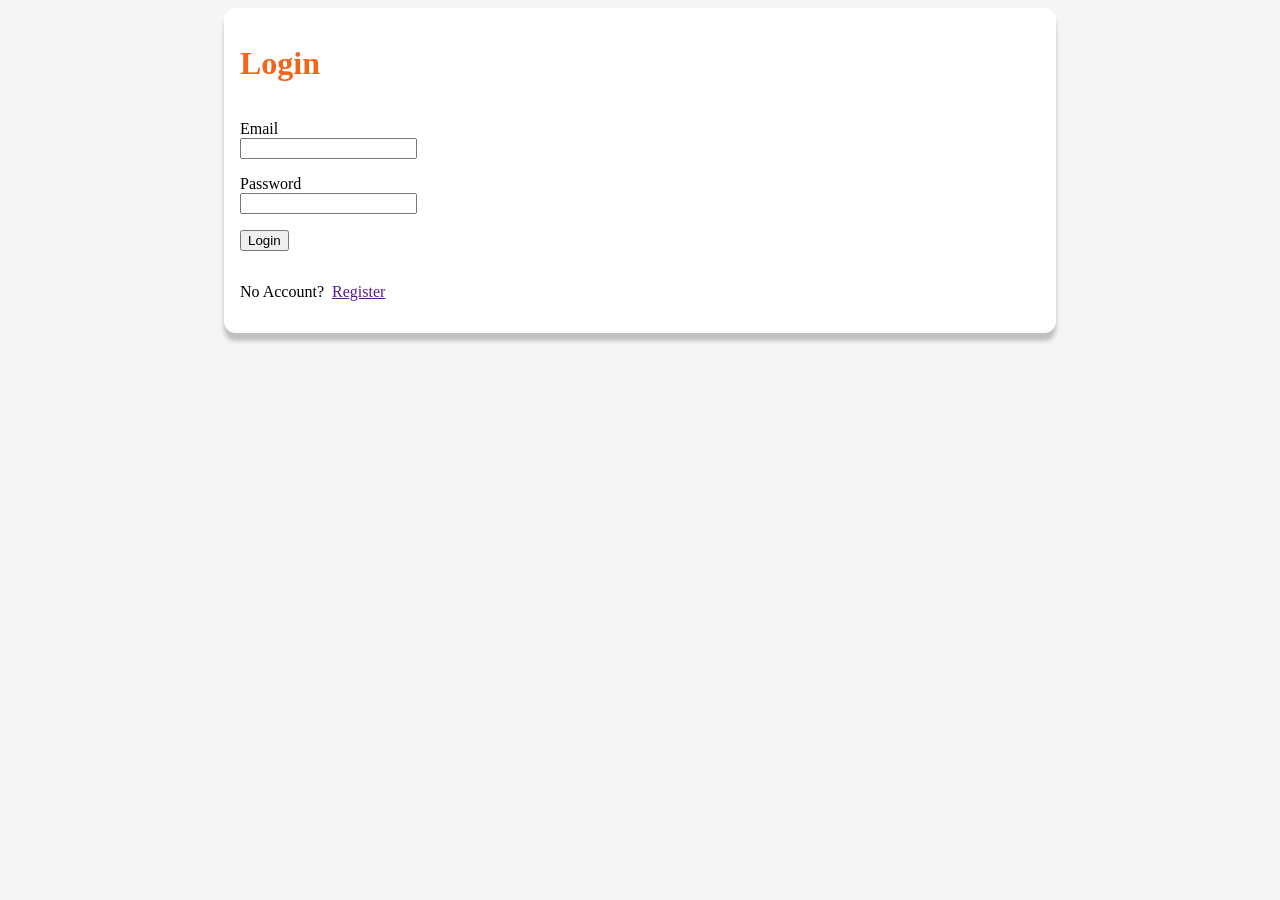
==== pages/login.html @ 46b3181d "+ css style and login html" ====
<!DOCTYPE html>
<html lang="en">

<head>
    <meta charset="UTF-8">
    <meta name="viewport" content="width=device-width, initial-scale=1.0">
    <title>index</title>
    <link href="../css/main.css" rel="stylesheet" />

    <style>


    </style>


</head>

<body>

    <div class=" main-container">


        <div class="card content-container gap-16">

            <div class="head-container">
                <h1 class="primary">Login</h1>
            </div>

            <div class="input-group">
                <label for="inputEmail">Email</label>
                <input id="inputEmail" type="email">
            </div>

            <div class="input-group">
                <label for="inputPassword">Password</label>
                <input id="inputPassword" type="password">
            </div>

            <div class="input-group">
                <button id="btnLogin"> Login </button>
            </div>

            <div class="link-group">
                <p>No Account?</p>
                <a href="">Register</a>
            </div>

        </div>


    </div>


    <script src="../js/login.js" type="module"></script>
    
</body>

</html>
---- css/main.css ----
:root {

    --bg-color: #f5f5f5;
    --primary-color: #2F4858;
    --secondary-color: #33658a;
    --accent-color: #86BBD8;
    --accent2-color: #F6AE2D;
    --accent3-color: #F26419;

    --card-bg: #FFF;


    --border-radius: 12px;
    --box-shadow: 0 8px 4px 0 silver;

    --space-small: 8px;
    --space-medium: 16px;
    --space-big: 32px;

}

body {
    background-color: var(--bg-color);
}

.primary {
    color: var(--accent3-color)
}

.flex {
    display: flex;
}

.row {
    flex-direction: row;
}

.column {
    flex-direction: column;
}

.justify-center {
    justify-content: center;
}

.align-center {
    align-items: center;
}

.gap-8 {
    gap: 8px;
}

.gap-16 {
    gap: 16px;
}

.card {
    padding: var(--space-medium);
    border-radius: var(--border-radius);
    background-color: var(--card-bg);
    box-shadow: var(--box-shadow);
}



.main-container {
    display: flex;
    flex-flow: column;
    justify-content: center;
    align-items: center;
}

.head-container {
    display: flex;
    flex-flow: column;
    justify-content: center;
    align-items: center;
}


.content-container {
    width: 800px;
    display: flex;
    flex-flow: column;
    justify-content: center;
    align-items: start;
}



.input-group {
    display: flex;
    flex-flow: column;
    justify-content: center;
    align-items: start;
}

.link-group {
    display: flex;
    flex-flow: row;
    justify-content: center;
    align-items: center;
    gap: 8px;
}
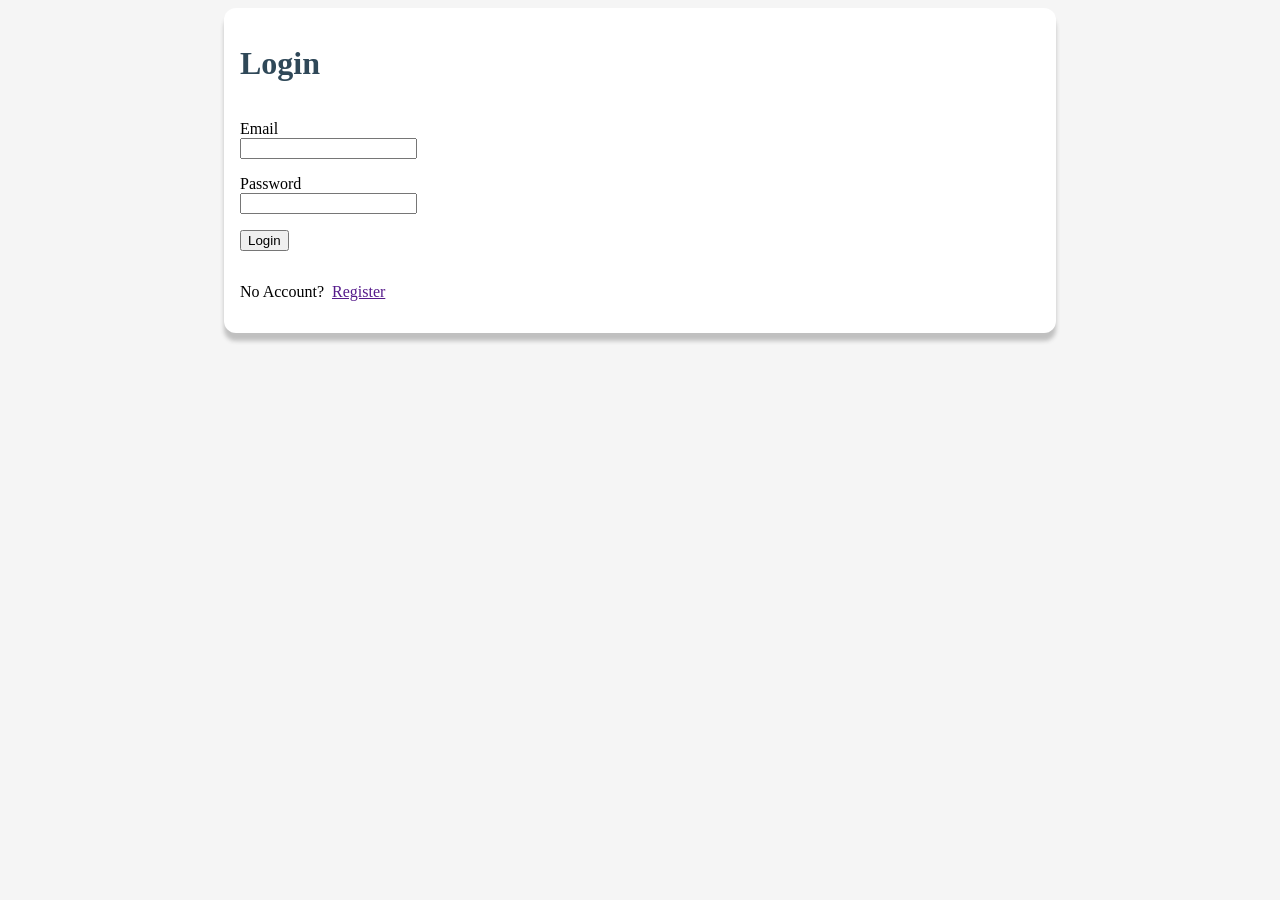
==== commit 11ae6b33: "+ refined" ====
--- a/pages/login.html
+++ b/pages/login.html
@@ -6,12 +6,6 @@
     <meta name="viewport" content="width=device-width, initial-scale=1.0">
     <title>index</title>
     <link href="../css/main.css" rel="stylesheet" />
-
-    <style>
-
-
-    </style>
-
 
 </head>
 
--- a/css/main.css
+++ b/css/main.css
@@ -23,8 +23,37 @@
     background-color: var(--bg-color);
 }
 
+.w-100{
+    width: 100%;
+}
+
 .primary {
-    color: var(--accent3-color)
+    color: var(--primary-color)
+}
+
+.bg-accent2{
+    background-color: var(--accent2-color);
+}
+
+.accent {
+    color: var(--accent-color)
+}
+.accent2 {
+    color: var(--accent2-color)
+}
+
+.accent3 {
+    color: var(--accent3-color);
+}
+
+.text-desc{
+    color: #777;
+    font-size: small;
+}
+
+.icon-24{
+    width: 24px;
+    height: 24px;
 }
 
 .flex {
@@ -41,6 +70,14 @@
 
 .justify-center {
     justify-content: center;
+}
+
+.justify-between{
+    justify-content: space-around;
+}
+
+.justify-end{
+    justify-content: end;
 }
 
 .align-center {
@@ -102,4 +139,125 @@
     justify-content: center;
     align-items: center;
     gap: 8px;
+}
+
+
+
+/* INDEX PAGE */
+.main-tasks-container {
+    width: 100%;
+    display: flex;
+    flex-flow: row;
+    overflow-y: auto;
+    gap: 8px;
+    padding: 50px 4px;
+}
+
+.tasks-container {
+    width: 100%;
+    min-width: 300px;
+    min-height: 200px;
+    display: flex;
+    flex-flow: column;
+    gap: 8px;
+}
+
+.tasks-container:nth-child(1){
+    background-color: #2F485822;
+    border: 1px solid var(--primary-color);
+}
+
+.tasks-container:nth-child(2){
+    background-color: #33658a11;
+    border: 1px solid var(--secondary-color);
+}
+
+.tasks-container:nth-child(3){
+    border: 1px solid var(--accent-color);
+}
+
+.tasks-container:nth-child(4){
+    border: 1px solid var(--accent2-color);
+}
+
+.tasks-container:nth-child(5){
+    border: 1px solid var(--accent3-color);
+}
+
+.btn{
+    padding: 4px 8px;
+    border-radius: var(--border-radius);
+}
+
+.btn:hover{
+    scale: 1.09;
+    box-shadow: 0 2px 4px 0 silver;
+}
+
+.btn-transparent{
+    outline: none;
+    border: none;
+    background: none;
+}
+
+
+/* NAV BAR */
+/* Add a black background color to the top navigation */
+
+.topnav {
+    overflow: hidden;
+    background-color: #333;
+}
+
+.topnav a {
+    float: left;
+    display: block;
+    color: #f2f2f2;
+    text-align: center;
+    padding: 14px 16px;
+    text-decoration: none;
+    font-size: 17px;
+}
+
+.topnav a:hover {
+    background-color: #ddd;
+    color: black;
+}
+
+.topnav a.active {
+    background-color: #04AA6D;
+    color: white;
+}
+
+.topnav .icon {
+    display: none;
+}
+
+@media screen and (max-width: 600px) {
+    .topnav a:not(:first-child) {
+        display: none;
+    }
+
+    .topnav a.icon {
+        float: right;
+        display: block;
+    }
+}
+
+@media screen and (max-width: 600px) {
+    .topnav.responsive {
+        position: relative;
+    }
+
+    .topnav.responsive .icon {
+        position: absolute;
+        right: 0;
+        top: 0;
+    }
+
+    .topnav.responsive a {
+        float: none;
+        display: block;
+        text-align: left;
+    }
 }
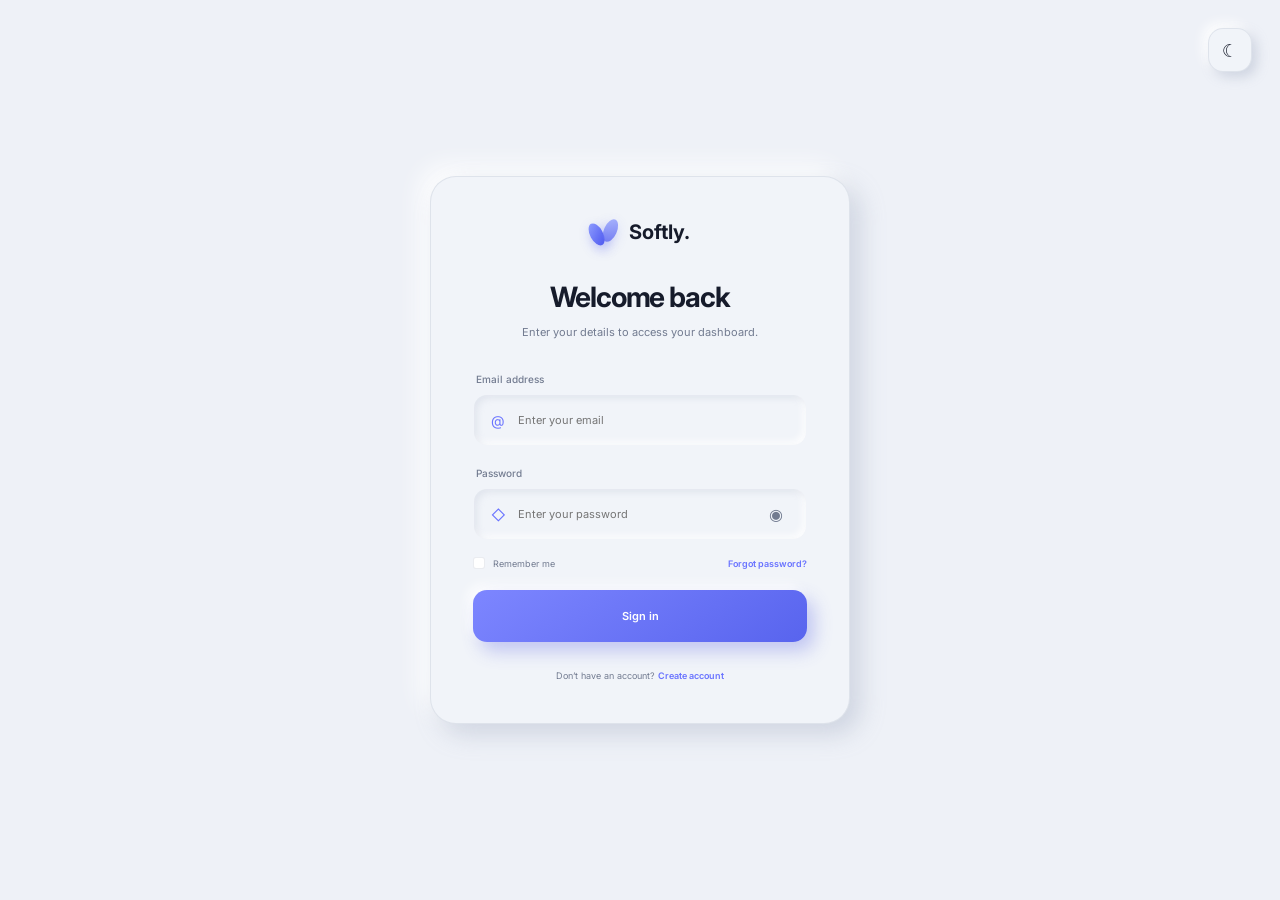
==== commit bb154f1e: "+changes to all pages" ====
--- a/pages/login.html
+++ b/pages/login.html
@@ -4,49 +4,101 @@
 <head>
     <meta charset="UTF-8">
     <meta name="viewport" content="width=device-width, initial-scale=1.0">
-    <title>index</title>
-    <link href="../css/main.css" rel="stylesheet" />
+    <title>Login In — Softly.</title>
 
+    <!-- Inter font -->
+    <link rel="preconnect" href="https://fonts.googleapis.com">
+    <link rel="preconnect" href="https://fonts.gstatic.com" crossorigin>
+
+    <link href="https://fonts.googleapis.com/css2?family=Inter:wght@400;500;600;700&display=swap" rel="stylesheet">
+
+    <!-- The same stylesheet used by the dashboard -->
+    <link rel="stylesheet" href="../css/main.css">
 </head>
 
-<body>
+<body class="simple-form-page">
+    <!-- Theme switcher -->
+    <button class="icon-button form-theme-button" id="themeToggle" type="button" aria-label="Switch to dark theme">
+        ☾
+    </button>
 
-    <div class=" main-container">
+    <main class="simple-form-container">
+        <section class="simple-form-card">
 
+            <!-- Logo -->
+            <a class="logo" href="#" aria-label="Softly home">
+                <span class="brand-mark">
+                    <i></i>
+                    <i></i>
+                </span>
 
-        <div class="card content-container gap-16">
+                <strong>Softly.</strong>
+            </a>
 
-            <div class="head-container">
-                <h1 class="primary">Login</h1>
-            </div>
+            <!-- Heading -->
+            <header class="simple-form-header">
+                <h1>Welcome back</h1>
 
-            <div class="input-group">
-                <label for="inputEmail">Email</label>
-                <input id="inputEmail" type="email">
-            </div>
+                <p>Enter your details to access your dashboard.</p>
+            </header>
 
-            <div class="input-group">
-                <label for="inputPassword">Password</label>
-                <input id="inputPassword" type="password">
-            </div>
+            <!-- Login form -->
+            <form class="simple-login-form" id="loginForm">
+                <!-- Email field -->
+                <div class="simple-field">
+                    <label for="loginEmail">Email address</label>
 
-            <div class="input-group">
-                <button id="btnLogin"> Login </button>
-            </div>
+                    <div class="simple-form-input">
+                        <span class="field-icon">@</span>
+                        <input type="email" id="loginEmail" name="loginEmail" placeholder="Enter your email"
+                            autocomplete="email" required>
+                    </div>
+                </div>
 
-            <div class="link-group">
-                <p>No Account?</p>
-                <a href="">Register</a>
-            </div>
+                <!-- Password field -->
+                <div class="simple-field">
+                    <label for="loginPassword">Password</label>
 
-        </div>
+                    <div class="simple-form-input">
+                        <span class="field-icon">◇</span>
+                        <input id="loginPassword" name="loginPassword" type="password" placeholder="Enter your password"
+                            autocomplete="current-password" minlength="6" required>
 
+                        <button class="show-password-button" id="showPasswordButton" type="button"
+                            aria-label="Show password">
+                            ◉
+                        </button>
+                    </div>
+                </div>
 
-    </div>
+                <!-- Options -->
+                <div class="simple-form-options">
 
+                    <label class="remember-option">
+                        <input type="checkbox" name="remember">
+                        <span>Remember me</span>
+                    </label>
 
-    <script src="../js/login.js" type="module"></script>
-    
+                    <a href="#">Forgot password?</a>
+                </div>
+
+                <!-- Form button -->
+                <button class="btn simple-form-submit" type="submit">
+                    Sign in
+                </button>
+            </form>
+
+            <!-- Registration -->
+            <p class="simple-create-account">
+                Don’t have an account?
+                <a href="register.html">Create account</a>
+            </p>
+
+        </section>
+    </main>
+
+    <script src="../js/script.js"></script>
+    <script src="../js/login.js"></script>
 </body>
 
 </html>
--- a/css/main.css
+++ b/css/main.css
@@ -1,263 +1,1264 @@
 :root {
-
-    --bg-color: #f5f5f5;
-    --primary-color: #2F4858;
-    --secondary-color: #33658a;
-    --accent-color: #86BBD8;
-    --accent2-color: #F6AE2D;
-    --accent3-color: #F26419;
-
-    --card-bg: #FFF;
-
-
-    --border-radius: 12px;
-    --box-shadow: 0 8px 4px 0 silver;
-
-    --space-small: 8px;
-    --space-medium: 16px;
-    --space-big: 32px;
-
+    color-scheme: light;
+    --page: #eef1f7;
+    --surface: #f1f4f9;
+    --surface-strong: #f7f9fc;
+    --text: #161b2b;
+    --muted: #727b90;
+    --line: rgba(124, 137, 163, .16);
+    --primary: #6973ff;
+    --primary-soft: #e7e9ff;
+    --success: #19b979;
+    --danger: #fb6573;
+    --shadow-dark: rgba(155, 166, 188, .38);
+    --shadow-light: rgba(255, 255, 255, .95);
+    --raised:
+        10px 10px 24px var(--shadow-dark),
+        -10px -10px 24px var(--shadow-light);
+    --raised-small:
+        5px 5px 12px var(--shadow-dark),
+        -5px -5px 12px var(--shadow-light);
+    --inset:
+        inset 3px 3px 7px rgba(163, 174, 194, .22),
+        inset -3px -3px 7px rgba(255, 255, 255, .9);
+
+    --btn-gradient-1: #7d86ff;
+    --btn-gradient-2: #5864ee;
+}
+
+:root[data-theme="dark"] {
+    color-scheme: dark;
+    --page: #121a26;
+    --surface: #172231;
+    --surface-strong: #1b2737;
+    --text: #f5f7fb;
+    --muted: #aab4c5;
+    --line: rgba(210, 221, 239, .10);
+    --primary: #7b82ff;
+    --primary-soft: #28305e;
+    --shadow-dark: rgba(5, 10, 17, .72);
+    --shadow-light: rgba(49, 64, 82, .48);
+    --raised:
+        10px 10px 24px var(--shadow-dark),
+        -8px -8px 20px var(--shadow-light);
+    --raised-small:
+        5px 5px 12px var(--shadow-dark),
+        -4px -4px 10px var(--shadow-light);
+    --inset:
+        inset 3px 3px 7px rgba(4, 9, 15, .55),
+        inset -3px -3px 7px rgba(51, 67, 87, .30);
+
+    --btn-gradient-1: #7d86ff;
+    --btn-gradient-2: #5864ee;
+}
+
+* {
+    box-sizing: border-box;
+    margin: 0;
+    padding: 0;
+}
+
+html {
+    min-width: 320px;
+    background: var(--page);
 }
 
 body {
-    background-color: var(--bg-color);
-}
-
-.w-100{
+    min-height: 100vh;
+    font-family: Inter, system-ui, sans-serif;
+    color: var(--text);
+    background: var(--page);
+    transition: background .25s, color .25s;
+}
+
+button,
+input {
+    font: inherit;
+}
+
+button,
+a {
+    -webkit-tap-highlight-color: transparent;
+}
+
+a {
+    color: inherit;
+    text-decoration: none;
+}
+
+/* ==================================================
+   SIMPLE CENTERED LOGIN PAGE
+================================================== */
+
+.simple-form-page {
+    min-height: 100vh;
+    margin: 0;
+    color: var(--text);
+    background: var(--page);
+}
+
+/* Centers the login card horizontally and vertically */
+
+.simple-form-container {
+    min-height: 100vh;
+    display: grid;
+    place-items: center;
+    padding: 80px 20px;
+}
+
+/* Login card */
+
+.simple-form-card {
+    width: min(100%, 420px);
+    padding: 42px;
+    border: 1px solid var(--line);
+    border-radius: 26px;
+    background: var(--surface);
+    box-shadow: var(--raised);
+}
+
+/* BUTTONS */
+
+.btn {
+    min-height: 52px;
+    border: 0;
+    border-radius: 14px;
+    color: #ffffff;
+    background: linear-gradient(145deg, var(--btn-gradient-1), var(--btn-gradient-2));
+    box-shadow: 7px 9px 18px rgba(78, 89, 226, 0.3), -5px -5px 12px var(--shadow-light);
+    cursor: pointer;
+    font-size: 11px;
+    font-weight: 600;
+    transition: transform 0.18s ease, box-shadow 0.18s ease;
+}
+
+.btn:hover {
+    transform: translateY(-2px);
+}
+
+.icon-button,
+.avatar-button,
+.select-button {
+    border: 1px solid var(--line);
+    color: var(--text);
+    background: var(--surface);
+    box-shadow: var(--raised-small);
+    cursor: pointer;
+}
+
+.select-button {
+    padding: 9px 13px;
+    border-radius: 12px;
+    color: var(--muted);
+    font-size: 10px;
+}
+
+.icon-button {
+    position: relative;
+    flex: 0 0 44px;
+    width: 44px;
+    height: 44px;
+    border-radius: 15px;
+    font-size: 18px;
+    transition: transform .15s;
+}
+
+.icon-button:active,
+.select-button:active {
+    transform: scale(.96);
+    box-shadow: var(--inset);
+}
+
+.avatar-button {
+    width: 48px;
+    height: 48px;
+    padding: 5px;
+    border-radius: 16px;
+}
+
+.avatar-button img {
     width: 100%;
-}
-
-.primary {
-    color: var(--primary-color)
-}
-
-.bg-accent2{
-    background-color: var(--accent2-color);
-}
-
-.accent {
-    color: var(--accent-color)
-}
-.accent2 {
-    color: var(--accent2-color)
-}
-
-.accent3 {
-    color: var(--accent3-color);
-}
-
-.text-desc{
-    color: #777;
-    font-size: small;
-}
-
-.icon-24{
-    width: 24px;
+    height: 100%;
+    object-fit: cover;
+    border-radius: 12px;
+}
+
+/* Theme button */
+
+.form-theme-button {
+    position: fixed;
+    top: 28px;
+    right: 28px;
+    z-index: 10;
+}
+
+.task-mobile-menu {
+    display: none;
+}
+
+/* Brand */
+.logo {
+    display: flex;
+    align-items: center;
+    justify-content: center;
+    gap: 12px;
+    width: max-content;
+    margin: 0 auto 34px;
+    color: var(--text);
+    font-size: 20px;
+}
+
+.brand-mark {
+    position: relative;
+    width: 27px;
+    height: 27px;
+    transform: rotate(-28deg);
+}
+
+.brand-mark i {
+    display: block;
+    position: absolute;
+    width: 13px;
     height: 24px;
-}
-
-.flex {
-    display: flex;
-}
-
-.row {
-    flex-direction: row;
-}
-
-.column {
+    border-radius: 50%;
+    background: linear-gradient(145deg, #91a0ff, #4c56ef);
+    box-shadow: 0 5px 12px rgba(86, 98, 244, 0.35);
+}
+
+.brand-mark i:last-child {
+    right: 0;
+    bottom: 0;
+    transform: rotate(52deg);
+    opacity: .75;
+}
+
+/* Header */
+.simple-form-header {
+    margin-bottom: 32px;
+    text-align: center;
+}
+
+.simple-form-header h1 {
+    margin: 0 0 10px;
+    font-size: 28px;
+    letter-spacing: -0.04em;
+}
+
+.simple-form-header p {
+    margin: 0;
+    color: var(--muted);
+    font-size: 11px;
+    line-height: 1.6;
+}
+
+/* form form */
+.simple-login-form,
+.simple-register-form {
+    display: grid;
+    gap: 21px;
+}
+
+.simple-field>label {
+    display: block;
+    margin: 0 0 9px 3px;
+    color: var(--muted);
+    font-size: 10px;
+    font-weight: 500;
+}
+
+.simple-form-input {
+    display: flex;
+    align-items: center;
+    gap: 11px;
+    min-height: 52px;
+    padding: 0 15px;
+    border: 1px solid transparent;
+    border-radius: 14px;
+    color: var(--muted);
+    background: var(--surface);
+    box-shadow: var(--inset);
+    transition: border-color 0.2s ease, box-shadow 0.2s ease;
+}
+
+.simple-form-input:focus-within {
+    border-color: rgba(105, 115, 255, 0.4);
+    box-shadow: var(--inset), 0 0 0 4px rgba(105, 115, 255, 0.08);
+}
+
+.field-icon {
+    flex: 0 0 18px;
+    width: 18px;
+    color: var(--primary);
+    text-align: center;
+    font-size: 14px;
+}
+
+.simple-form-input input {
+    min-width: 0;
+    width: 100%;
+    border: 0;
+    outline: 0;
+    color: var(--text);
+    background: transparent;
+    font-size: 11px;
+}
+
+.show-password-button {
+    flex: 0 0 30px;
+    width: 30px;
+    height: 30px;
+    border: 0;
+    border-radius: 9px;
+    color: var(--muted);
+    background: transparent;
+    cursor: pointer;
+}
+
+.show-password-button:hover {
+    color: var(--primary);
+    background: var(--primary-soft);
+}
+
+.simple-form-options {
+    display: flex;
+    align-items: center;
+    justify-content: space-between;
+    margin-top: -4px;
+}
+
+.remember-option {
+    display: flex;
+    align-items: center;
+    gap: 8px;
+    color: var(--muted);
+    cursor: pointer;
+    font-size: 9px;
+}
+
+.remember-option input {
+    accent-color: var(--primary);
+}
+
+.simple-form-options a {
+    color: var(--primary);
+    font-size: 9px;
+    font-weight: 600;
+}
+
+.simple-create-account {
+    margin: 28px 0 0;
+    color: var(--muted);
+    text-align: center;
+    font-size: 9px;
+}
+
+.simple-create-account a {
+    color: var(--primary);
+    font-weight: 600;
+}
+
+/* Focus Button States */
+.icon-button:focus-within,
+.avatar-button:focus-within,
+.show-password-button:focus-within,
+.remember-option input:focus-within,
+.simple-create-account a:focus-within,
+a:focus-within {
+    outline: 0;
+    border: 1px solid rgba(105, 115, 255, 0.4);
+    box-shadow: 0 0 0 2px rgba(105, 115, 255, 0.4);
+}
+
+.btn:focus-within {
+    outline: 1px solid rgba(105, 115, 255, 0.4);
+    outline-offset: 3px;
+}
+
+/* Custom checkbox styling */
+
+input[type="checkbox"] {
+    appearance: none;
+    -webkit-appearance: none;
+    /* Compatibility for older browsers */
+    width: 12px;
+    height: 12px;
+    border: 1px solid var(--line);
+    border-radius: 3px;
+    background: #fff;
+    cursor: pointer;
+    position: relative;
+    display: inline-block;
+}
+
+/* Checked state: Changes border and background */
+input[type="checkbox"]:checked {
+    background: var(--primary);
+    border-color: var(--primary);
+}
+
+/* Checkmark using pseudo-element */
+input[type="checkbox"]:checked::before {
+    content: "✔";
+    position: absolute;
+    top: 50%;
+    left: 50%;
+    transform: translate(-50%, -50%);
+    color: #fff;
+    font-size: 8px;
+}
+
+/* ==================================================
+   SIDEBAR STYLES
+================================================== */
+
+.sidebar .logo {
+    padding: 0 14px 25px;
+    margin: 0;
+}
+
+.sidebar,
+.dashboard {
+    background: var(--surface);
+    box-shadow: var(--raised);
+    border: 1px solid var(--line);
+}
+
+.sidebar {
+    position: sticky;
+    top: 28px;
+    height: calc(100vh - 56px);
+    border-radius: 26px;
+    padding: 28px 18px 18px;
+    display: flex;
     flex-direction: column;
-}
-
-.justify-center {
+    z-index: 10;
+    overflow: visible;
+    transition:
+        width .3s ease,
+        padding .3s ease,
+        transform .25s ease;
+}
+
+.sidebar-collapse-button {
+    position: absolute;
+    top: 31px;
+    right: -16px;
+    z-index: 30;
+    width: 32px;
+    height: 32px;
+    display: grid;
+    place-items: center;
+    padding: 0;
+    border: 1px solid var(--line);
+    border-radius: 50%;
+    color: var(--primary);
+    background: var(--surface);
+    box-shadow: var(--raised-small);
+    cursor: pointer;
+}
+
+.sidebar-collapse-button span {
+    margin-top: -2px;
+    font-size: 23px;
+    line-height: 1;
+}
+
+.primary-nav,
+.secondary-nav {
+    display: grid;
+    gap: 7px;
+}
+
+.nav-link {
+    position: relative;
+    display: flex;
+    align-items: center;
+    gap: 14px;
+    min-height: 46px;
+    padding: 0 14px;
+    border-radius: 13px;
+    color: var(--muted);
+    font-size: 13px;
+    transition: .2s ease;
+}
+
+.nav-link:hover {
+    color: var(--primary);
+    transform: translateX(2px);
+}
+
+.nav-link.active {
+    color: var(--primary);
+    background: var(--surface);
+    box-shadow: var(--raised-small);
+}
+
+.nav-link>span {
+    width: 18px;
+    text-align: center;
+    font-size: 16px;
+}
+
+.count {
+    margin-left: auto;
+    min-width: 24px;
+    height: 24px;
+    display: grid;
+    place-items: center;
+    border-radius: 50%;
+    background: var(--primary-soft);
+    color: var(--primary);
+    font-size: 11px;
+}
+
+.upgrade-card {
+    margin-top: auto;
+    display: flex;
+    align-items: center;
+    gap: 12px;
+    padding: 15px;
+    border-radius: 16px;
+    color: var(--primary);
+    box-shadow: var(--raised-small);
+}
+
+.upgrade-icon {
+    width: 34px;
+    height: 34px;
+    display: grid;
+    place-items: center;
+    border-radius: 12px;
+    background: var(--primary-soft);
+}
+
+.upgrade-card strong {
+    font-size: 12px;
+}
+
+.upgrade-card small {
+    display: block;
+    margin-top: 4px;
+    color: var(--muted);
+    font-size: 10px;
+}
+
+/* ==================================================
+   MAIN TASKS LAYOUT
+================================================== */
+.tasks-summary {
+    display: flex;
+    align-items: center;
+    justify-content: space-between;
+    gap: 20px;
+    margin-top: 32px;
+    padding: 17px 19px;
+    border: 1px solid var(--line);
+    border-radius: 18px;
+    background: var(--surface);
+    box-shadow: var(--raised-small);
+}
+
+.tasks-summary>div {
+    display: flex;
+    align-items: center;
+    gap: 13px;
+}
+
+.summary-icon {
+    width: 40px;
+    height: 40px;
+    display: grid;
+    place-items: center;
+    border-radius: 13px;
+    color: var(--primary);
+    background: var(--primary-soft);
+    box-shadow: var(--raised-small);
+}
+
+.tasks-summary p {
+    display: grid;
+    gap: 5px;
+    margin: 0;
+}
+
+.tasks-summary small {
+    color: var(--muted);
+    font-size: 9px;
+}
+
+.tasks-summary strong {
+    font-size: 17px;
+}
+
+/* Buttons */
+button,
+input {
+    font: inherit;
+}
+
+button,
+a {
+    -webkit-tap-highlight-color: transparent;
+}
+
+.board-create-button {
+    min-height: 42px;
+    display: flex;
+    align-items: center;
     justify-content: center;
-}
-
-.justify-between{
-    justify-content: space-around;
-}
-
-.justify-end{
-    justify-content: end;
-}
-
-.align-center {
-    align-items: center;
-}
-
-.gap-8 {
+    gap: 9px;
+    padding: 0 17px;
+    border: 0;
+    border-radius: 13px;
+    color: #ffffff;
+    background: linear-gradient(145deg, #7b85ff, #5965ef);
+    box-shadow: 5px 7px 14px rgba(92, 103, 239, 0.3), -4px -4px 10px var(--shadow-light);
+    cursor: pointer;
+    font-size: 10px;
+    font-weight: 600;
+    transition: transform 0.18s ease, box-shadow 0.18s ease;
+}
+
+.column-add-button {
+    width: 35px;
+    height: 35px;
+    border: 0;
+    border-radius: 11px;
+    color: var(--column-accent);
+    background: var(--surface);
+    box-shadow: var(--raised-small);
+    cursor: pointer;
+    font-size: 16px;
+    transition: transform 0.18s ease, box-shadow 0.18s ease;
+}
+
+/* Tasks Container */
+.task-board {
+    display: grid;
+    grid-template-columns: repeat(5, minmax(220px, 1fr));
+    gap: 18px;
+    margin-top: 25px;
+    padding: 6px 5px 20px;
+    overflow-x: auto;
+    scrollbar-width: thin;
+    scrollbar-color: var(--primary) transparent;
+}
+
+/* Tasks Cards */
+.task-column {
+    --column-accent: var(--primary);
+    --column-soft: var(--primary-soft);
+    min-width: 220px;
+    min-height: 520px;
+    padding: 16px;
+    border: 1px solid var(--line);
+    border-top: 4px solid var(--column-accent);
+    border-radius: 20px;
+    background: linear-gradient(180deg, var(--column-soft), transparent 85px), var(--surface);
+    box-shadow: var(--raised-small);
+}
+
+.task-column-header {
+    min-height: 45px;
+    display: flex;
+    align-items: center;
+    justify-content: space-between;
+    gap: 12px;
+    margin-bottom: 17px;
+}
+
+.column-title {
+    display: flex;
+    align-items: center;
+    gap: 9px;
+}
+
+.column-indicator {
+    width: 9px;
+    height: 9px;
+    border-radius: 50%;
+    background: var(--column-accent);
+    box-shadow: 0 0 0 5px var(--column-soft);
+}
+
+.column-title h2 {
+    margin: 0;
+    font-size: 12px;
+    white-space: nowrap;
+}
+
+.task-count {
+    min-width: 23px;
+    height: 23px;
+    display: grid;
+    place-items: center;
+    border-radius: 50%;
+    color: var(--column-accent);
+    background: var(--column-soft);
+    font-size: 8px;
+}
+
+.task-list {
+    display: grid;
+    align-content: start;
+    gap: 13px;
+}
+
+.board-task {
+    width: 100%;
+    min-height: 105px;
+    display: grid;
+    grid-template-columns: 34px minmax(0, 1fr) 14px;
+    align-items: flex-start;
+    gap: 10px;
+    padding: 15px 13px;
+    border: 1px solid var(--line);
+    border-left: 3px solid var(--column-accent);
+    border-radius: 15px;
+    color: var(--text);
+    text-align: left;
+    background: var(--surface);
+    box-shadow: var(--raised-small);
+    cursor: pointer;
+    transition: transform 0.18s ease, box-shadow 0.18s ease, border-color 0.18s ease;
+}
+
+.board-task-icon {
+    width: 32px;
+    height: 32px;
+    display: grid;
+    place-items: center;
+    border-radius: 11px;
+    color: var(--column-accent);
+    background: var(--column-soft);
+    font-size: 13px;
+}
+
+.board-task-content {
+    min-width: 0;
+}
+
+.board-task-content strong,
+.board-task-content small {
+    display: block;
+}
+
+.board-task-content strong {
+    overflow: hidden;
+    font-size: 10px;
+    line-height: 1.5;
+    text-overflow: ellipsis;
+}
+
+.board-task-content strong,
+.board-task-content small {
+    display: block;
+}
+
+.board-task-content small {
+    display: -webkit-box;
+    margin-top: 8px;
+    overflow: hidden;
+    color: var(--muted);
+    font-size: 8px;
+    line-height: 1.55;
+    -webkit-box-orient: vertical;
+    /* -webkit-line-clamp: 3; */
+}
+
+.board-task-arrow {
+    align-self: center;
+    color: var(--muted);
+    font-size: 17px;
+}
+
+/* Tasks Color Codes */
+.column-log {
+    --column-accent: #8b95a7;
+    --column-soft: rgba(139, 149, 167, 0.1);
+}
+
+.column-todo {
+    --column-accent: #6973ff;
+    --column-soft: rgba(105, 115, 255, 0.1);
+}
+
+.column-progress {
+    --column-accent: #f3a63b;
+    --column-soft: rgba(243, 166, 59, 0.11);
+}
+
+.column-review {
+    --column-accent: #b268e5;
+    --column-soft: rgba(178, 104, 229, 0.1);
+}
+
+.column-completed {
+    --column-accent: #19b979;
+    --column-soft: rgba(25, 185, 121, 0.1);
+}
+
+/* ==================================================
+   DASHBOARD LAYOUT
+================================================== */
+
+.task-dashboard-page,
+.tasks-page {
+    min-height: 100vh;
+    color: var(--text);
+    background: var(--page);
+}
+
+.task-dashboard-layout,
+.tasks-layout {
+    min-height: 100vh;
+    display: grid;
+    grid-template-columns: 245px minmax(0, 1fr);
+    gap: 28px;
+    padding: 28px;
+    transition: grid-template-columns .3s ease;
+}
+
+
+
+/* Task Dashboard Main */
+
+.dashboard-main {
+    min-width: 0;
+    min-height: calc(100vh - 56px);
+    padding: 34px;
+    border: 1px solid var(--line);
+    border-radius: 28px;
+    background: var(--surface);
+    box-shadow: var(--raised);
+}
+
+.dashboard-header {
+    display: flex;
+    align-items: flex-start;
+    justify-content: space-between;
+    gap: 30px;
+}
+
+.dashboard-title {
+    display: flex;
+    align-items: flex-start;
+    gap: 16px;
+}
+
+.dashboard-title small {
+    color: var(--muted);
+    font-size: 11px;
+}
+
+.dashboard-title h1 {
+    margin: 7px 0 8px;
+    font-size: clamp(24px, 2.1vw, 32px);
+    letter-spacing: -.04em;
+}
+
+.dashboard-title p {
+    margin: 0;
+    color: var(--muted);
+    font-size: 11px;
+}
+
+.dashboard-actions {
+    display: flex;
+    align-items: center;
+    gap: 13px;
+}
+
+.search-box {
+    width: min(270px, 22vw);
+    height: 46px;
+    display: flex;
+    align-items: center;
+    gap: 9px;
+    padding: 0 15px;
+    border-radius: 16px;
+    box-shadow: var(--inset);
+    color: var(--muted);
+}
+
+.search-box input {
+    width: 100%;
+    border: 0;
+    outline: 0;
+    color: var(--text);
+    background: transparent;
+    font-size: 11px;
+}
+
+.notification i {
+    position: absolute;
+    top: 7px;
+    right: 7px;
+    width: 8px;
+    height: 8px;
+    border: 2px solid var(--surface);
+    border-radius: 50%;
+    background: var(--danger);
+}
+
+/* Tasks Metrics Grid */
+
+.task-metrics-grid {
+    display: grid;
+    grid-template-columns: repeat(5, minmax(0, 1fr));
+    gap: 15px;
+    margin-top: 32px;
+}
+
+.task-metric {
+    --metric-color: var(--primary);
+    --metric-soft: var(--primary-soft);
+    min-width: 0;
+    min-height: 125px;
+    display: flex;
+    align-items: flex-start;
+    justify-content: space-between;
+    gap: 10px;
+    padding: 20px;
+    border: 1px solid var(--line);
+    border-top: 3px solid var(--metric-color);
+    border-radius: 19px;
+    background: linear-gradient(180deg, var(--metric-soft), transparent 70px), var(--surface);
+    box-shadow: var(--raised-small);
+}
+
+.task-metric>div {
+    min-width: 0;
+    display: grid;
+    gap: 11px;
+}
+
+.task-metric small {
+    color: var(--muted);
+    font-size: 9px;
+    white-space: nowrap;
+}
+
+.task-metric strong {
+    font-size: clamp(19px, 1.6vw, 25px);
+}
+
+.task-metric em {
+    overflow: hidden;
+    color: var(--metric-color);
+    font-size: 8px;
+    font-style: normal;
+    text-overflow: ellipsis;
+    white-space: nowrap;
+}
+
+.task-metric>span {
+    flex: 0 0 39px;
+    width: 39px;
+    height: 39px;
+    display: grid;
+    place-items: center;
+    border-radius: 13px;
+    color: var(--metric-color);
+    background: var(--metric-soft);
+    box-shadow: var(--raised-small);
+    font-size: 16px;
+}
+
+.metric-log {
+    --metric-color: #8b95a7;
+    --metric-soft: rgba(139, 149, 167, .11);
+}
+
+.metric-todo {
+    --metric-color: #6973ff;
+    --metric-soft: rgba(105, 115, 255, .11);
+}
+
+.metric-progress {
+    --metric-color: #f3a63b;
+    --metric-soft: rgba(243, 166, 59, .12);
+}
+
+.metric-review {
+    --metric-color: #b268e5;
+    --metric-soft: rgba(178, 104, 229, .11);
+}
+
+.metric-complete {
+    --metric-color: #19b979;
+    --metric-soft: rgba(25, 185, 121, .11);
+}
+
+/* Task Dashboard Content */
+.task-dashboard-content {
+    display: grid;
+    grid-template-columns: minmax(0, 1.45fr) minmax(310px, .65fr);
+    gap: 22px;
+    margin-top: 26px;
+}
+
+.panel {
+    min-width: 0;
+    padding: 24px;
+    border: 1px solid var(--line);
+    border-radius: 22px;
+    background: var(--surface);
+    box-shadow: var(--raised-small);
+}
+
+.panel-header {
+    display: flex;
+    align-items: center;
+    justify-content: space-between;
+    gap: 16px;
+}
+
+.panel-header h2 {
+    margin: 0;
+    font-size: 14px;
+}
+
+.task-chart-heading>div p {
+    margin: 6px 0 0;
+    color: var(--muted);
+    font-size: 8px;
+}
+
+.task-chart-legend {
+    display: flex;
+    flex-wrap: wrap;
+    gap: 10px 17px;
+    margin: 23px 0 0 42px;
+}
+
+.task-chart-legend span {
+    display: flex;
+    align-items: center;
+    gap: 6px;
+    color: var(--muted);
+    font-size: 8px;
+}
+
+.legend-log {
+    color: #8b95a7 !important;
+}
+
+.legend-todo {
+    color: #6973ff !important;
+}
+
+.legend-progress {
+    color: #f3a63b !important;
+}
+
+.legend-review {
+    color: #b268e5 !important;
+}
+
+.legend-complete {
+    color: #19b979 !important;
+}
+
+.task-chart-legend i {
+    width: 17px;
+    height: 3px;
+    border-radius: 3px;
+    background: currentColor;
+}
+
+.multi-chart-wrap {
+    position: relative;
+    height: 340px;
+    margin: 17px 2px 0 40px;
+}
+
+.multi-y-axis {
+    position: absolute;
+    top: 0;
+    right: calc(100% + 11px);
+    bottom: 28px;
+    display: flex;
+    flex-direction: column;
+    justify-content: space-between;
+    color: var(--muted);
+    font-size: 8px;
+}
+
+.multi-task-chart {
+    position: absolute;
+    inset: 0 0 28px;
+    width: 100%;
+    height: calc(100% - 28px);
+    overflow: visible;
+}
+
+.task-chart-grid {
+    fill: none;
+    stroke: var(--line);
+    stroke-width: 1;
+    stroke-dasharray: 5 6;
+}
+
+.series-line {
+    fill: none;
+    stroke-width: 3;
+    stroke-linecap: round;
+    stroke-linejoin: round;
+}
+
+.series-log {
+    stroke: #8b95a7;
+}
+
+.series-todo {
+    stroke: #6973ff;
+}
+
+.series-progress {
+    stroke: #f3a63b;
+}
+
+.series-review {
+    stroke: #b268e5;
+}
+
+.series-complete {
+    stroke: #19b979;
+}
+
+.points-log {
+    fill: #8b95a7;
+}
+
+.points-todo {
+    fill: #6973ff;
+}
+
+.points-progress {
+    fill: #f3a63b;
+}
+
+.points-review {
+    fill: #b268e5;
+}
+
+.points-complete {
+    fill: #19b979;
+}
+
+.series-points circle {
+    stroke: var(--surface);
+    stroke-width: 2;
+}
+
+.multi-x-axis {
+    position: absolute;
+    right: 0;
+    bottom: 0;
+    left: 0;
+    display: flex;
+    justify-content: space-between;
+    color: var(--muted);
+    font-size: 8px;
+}
+
+/* Panel Recent Tasks */
+
+.panel-header a {
+    color: var(--primary);
+    font-size: 11px;
+}
+
+.recent-task-list {
+    display: grid;
     gap: 8px;
-}
-
-.gap-16 {
-    gap: 16px;
-}
-
-.card {
-    padding: var(--space-medium);
-    border-radius: var(--border-radius);
-    background-color: var(--card-bg);
-    box-shadow: var(--box-shadow);
-}
-
-
-
-.main-container {
-    display: flex;
-    flex-flow: column;
-    justify-content: center;
-    align-items: center;
-}
-
-.head-container {
-    display: flex;
-    flex-flow: column;
-    justify-content: center;
-    align-items: center;
-}
-
-
-.content-container {
-    width: 800px;
-    display: flex;
-    flex-flow: column;
-    justify-content: center;
-    align-items: start;
-}
-
-
-
-.input-group {
-    display: flex;
-    flex-flow: column;
-    justify-content: center;
-    align-items: start;
-}
-
-.link-group {
-    display: flex;
-    flex-flow: row;
-    justify-content: center;
-    align-items: center;
-    gap: 8px;
-}
-
-
-
-/* INDEX PAGE */
-.main-tasks-container {
+    margin-top: 22px;
+}
+
+.recent-task {
     width: 100%;
-    display: flex;
-    flex-flow: row;
-    overflow-y: auto;
-    gap: 8px;
-    padding: 50px 4px;
-}
-
-.tasks-container {
-    width: 100%;
-    min-width: 300px;
-    min-height: 200px;
-    display: flex;
-    flex-flow: column;
-    gap: 8px;
-}
-
-.tasks-container:nth-child(1){
-    background-color: #2F485822;
-    border: 1px solid var(--primary-color);
-}
-
-.tasks-container:nth-child(2){
-    background-color: #33658a11;
-    border: 1px solid var(--secondary-color);
-}
-
-.tasks-container:nth-child(3){
-    border: 1px solid var(--accent-color);
-}
-
-.tasks-container:nth-child(4){
-    border: 1px solid var(--accent2-color);
-}
-
-.tasks-container:nth-child(5){
-    border: 1px solid var(--accent3-color);
-}
-
-.btn{
-    padding: 4px 8px;
-    border-radius: var(--border-radius);
-}
-
-.btn:hover{
-    scale: 1.09;
-    box-shadow: 0 2px 4px 0 silver;
-}
-
-.btn-transparent{
-    outline: none;
-    border: none;
-    background: none;
-}
-
-
-/* NAV BAR */
-/* Add a black background color to the top navigation */
-
-.topnav {
+    min-height: 66px;
+    display: grid;
+    grid-template-columns: 42px minmax(0, 1fr) auto;
+    align-items: center;
+    gap: 11px;
+    padding: 8px;
+    border: 0;
+    border-radius: 14px;
+    color: var(--text);
+    text-align: left;
+    background: transparent;
+    cursor: pointer;
+    transition: background .2s, box-shadow .2s, transform .2s;
+}
+
+.recent-task-icon {
+    width: 37px;
+    height: 37px;
+    display: grid;
+    place-items: center;
+    border-radius: 12px;
+    box-shadow: var(--raised-small);
+}
+
+.recent-task>span:nth-child(2) {
+    min-width: 0;
+}
+
+.recent-task strong,
+.recent-task small {
+    display: block;
+}
+
+.recent-task strong {
     overflow: hidden;
-    background-color: #333;
-}
-
-.topnav a {
-    float: left;
-    display: block;
-    color: #f2f2f2;
-    text-align: center;
-    padding: 14px 16px;
-    text-decoration: none;
-    font-size: 17px;
-}
-
-.topnav a:hover {
-    background-color: #ddd;
-    color: black;
-}
-
-.topnav a.active {
-    background-color: #04AA6D;
-    color: white;
-}
-
-.topnav .icon {
-    display: none;
-}
-
-@media screen and (max-width: 600px) {
-    .topnav a:not(:first-child) {
-        display: none;
-    }
-
-    .topnav a.icon {
-        float: right;
+    font-size: 9px;
+    text-overflow: ellipsis;
+    white-space: nowrap;
+}
+
+.recent-task small {
+    margin-top: 6px;
+    color: var(--muted);
+    font-size: 7px;
+}
+
+.recent-task>b {
+    padding: 5px 7px;
+    border-radius: 7px;
+    color: var(--muted);
+    background: var(--surface);
+    font-size: 7px;
+    box-shadow: var(--raised-small);
+}
+
+.todo-icon {
+    color: #6973ff;
+    background: rgba(105, 115, 255, .11);
+}
+
+.progress-icon {
+    color: #f3a63b;
+    background: rgba(243, 166, 59, .12);
+}
+
+.review-icon {
+    color: #b268e5;
+    background: rgba(178, 104, 229, .11);
+}
+
+.complete-icon {
+    color: #19b979;
+    background: rgba(25, 185, 121, .11);
+}
+
+/* =================================================
+   MEDIA QUERIES    
+================================================== */
+
+@media (max-width: 800px) {
+    .task-mobile-menu {
         display: block;
     }
-}
-
-@media screen and (max-width: 600px) {
-    .topnav.responsive {
-        position: relative;
-    }
-
-    .topnav.responsive .icon {
-        position: absolute;
-        right: 0;
-        top: 0;
-    }
-
-    .topnav.responsive a {
-        float: none;
-        display: block;
-        text-align: left;
-    }
 }
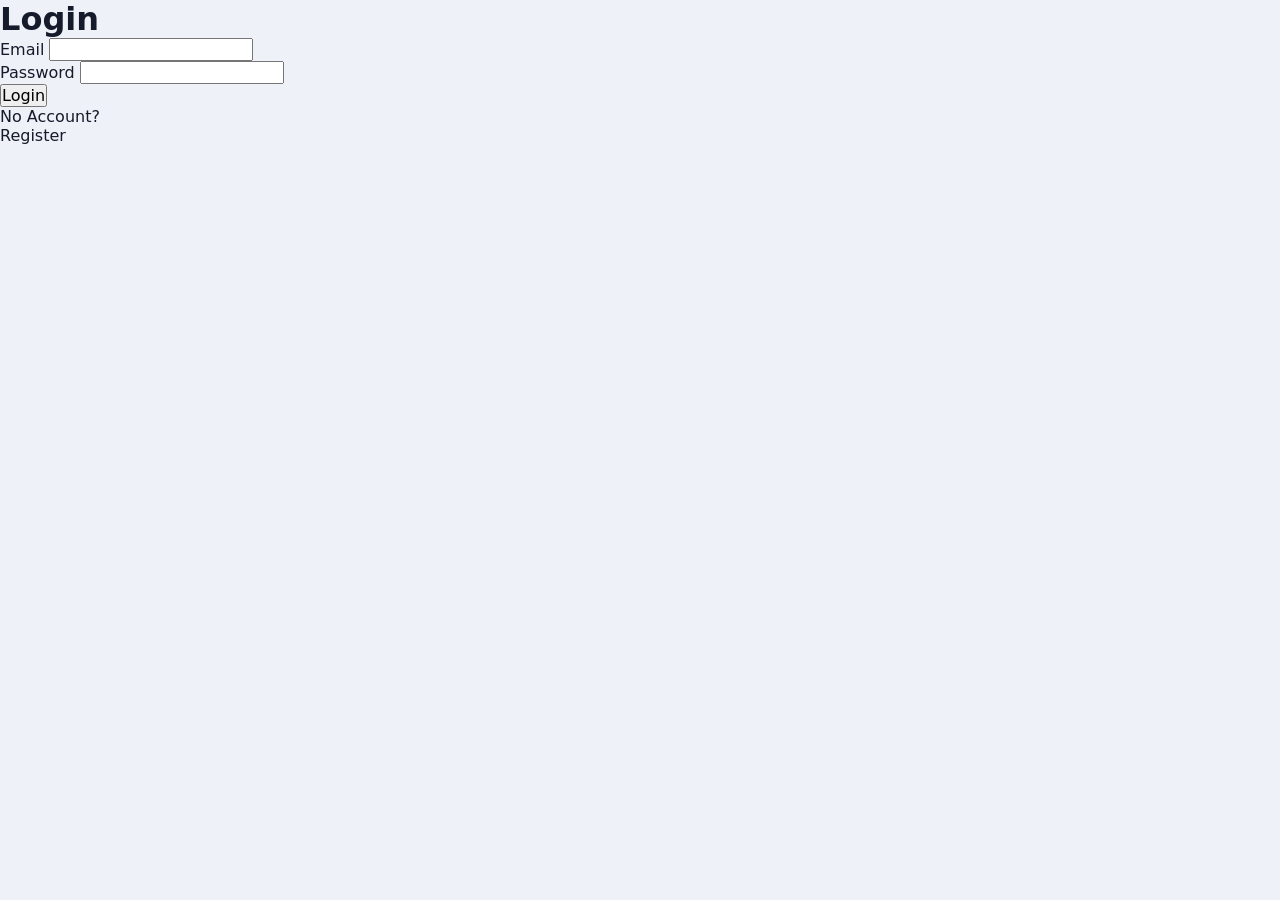
==== commit 486afd26: "Merge branch 'main' of https://github.com/AlBaash247/Kite-2.0-yousuf" ====
--- a/pages/login.html
+++ b/pages/login.html
@@ -4,101 +4,49 @@
 <head>
     <meta charset="UTF-8">
     <meta name="viewport" content="width=device-width, initial-scale=1.0">
-    <title>Login In — Softly.</title>
+    <title>index</title>
+    <link href="../css/main.css" rel="stylesheet" />
 
-    <!-- Inter font -->
-    <link rel="preconnect" href="https://fonts.googleapis.com">
-    <link rel="preconnect" href="https://fonts.gstatic.com" crossorigin>
-
-    <link href="https://fonts.googleapis.com/css2?family=Inter:wght@400;500;600;700&display=swap" rel="stylesheet">
-
-    <!-- The same stylesheet used by the dashboard -->
-    <link rel="stylesheet" href="../css/main.css">
 </head>
 
-<body class="simple-form-page">
-    <!-- Theme switcher -->
-    <button class="icon-button form-theme-button" id="themeToggle" type="button" aria-label="Switch to dark theme">
-        ☾
-    </button>
+<body>
 
-    <main class="simple-form-container">
-        <section class="simple-form-card">
+    <div class=" main-container">
 
-            <!-- Logo -->
-            <a class="logo" href="#" aria-label="Softly home">
-                <span class="brand-mark">
-                    <i></i>
-                    <i></i>
-                </span>
 
-                <strong>Softly.</strong>
-            </a>
+        <div class="card content-container gap-16">
 
-            <!-- Heading -->
-            <header class="simple-form-header">
-                <h1>Welcome back</h1>
+            <div class="head-container">
+                <h1 class="primary">Login</h1>
+            </div>
 
-                <p>Enter your details to access your dashboard.</p>
-            </header>
+            <div class="input-group">
+                <label for="inputEmail">Email</label>
+                <input id="inputEmail" type="email">
+            </div>
 
-            <!-- Login form -->
-            <form class="simple-login-form" id="loginForm">
-                <!-- Email field -->
-                <div class="simple-field">
-                    <label for="loginEmail">Email address</label>
+            <div class="input-group">
+                <label for="inputPassword">Password</label>
+                <input id="inputPassword" type="password">
+            </div>
 
-                    <div class="simple-form-input">
-                        <span class="field-icon">@</span>
-                        <input type="email" id="loginEmail" name="loginEmail" placeholder="Enter your email"
-                            autocomplete="email" required>
-                    </div>
-                </div>
+            <div class="input-group">
+                <button id="btnLogin"> Login </button>
+            </div>
 
-                <!-- Password field -->
-                <div class="simple-field">
-                    <label for="loginPassword">Password</label>
+            <div class="link-group">
+                <p>No Account?</p>
+                <a href="">Register</a>
+            </div>
 
-                    <div class="simple-form-input">
-                        <span class="field-icon">◇</span>
-                        <input id="loginPassword" name="loginPassword" type="password" placeholder="Enter your password"
-                            autocomplete="current-password" minlength="6" required>
+        </div>
 
-                        <button class="show-password-button" id="showPasswordButton" type="button"
-                            aria-label="Show password">
-                            ◉
-                        </button>
-                    </div>
-                </div>
 
-                <!-- Options -->
-                <div class="simple-form-options">
+    </div>
 
-                    <label class="remember-option">
-                        <input type="checkbox" name="remember">
-                        <span>Remember me</span>
-                    </label>
 
-                    <a href="#">Forgot password?</a>
-                </div>
-
-                <!-- Form button -->
-                <button class="btn simple-form-submit" type="submit">
-                    Sign in
-                </button>
-            </form>
-
-            <!-- Registration -->
-            <p class="simple-create-account">
-                Don’t have an account?
-                <a href="register.html">Create account</a>
-            </p>
-
-        </section>
-    </main>
-
-    <script src="../js/script.js"></script>
-    <script src="../js/login.js"></script>
+    <script src="../js/login.js" type="module"></script>
+    
 </body>
 
 </html>
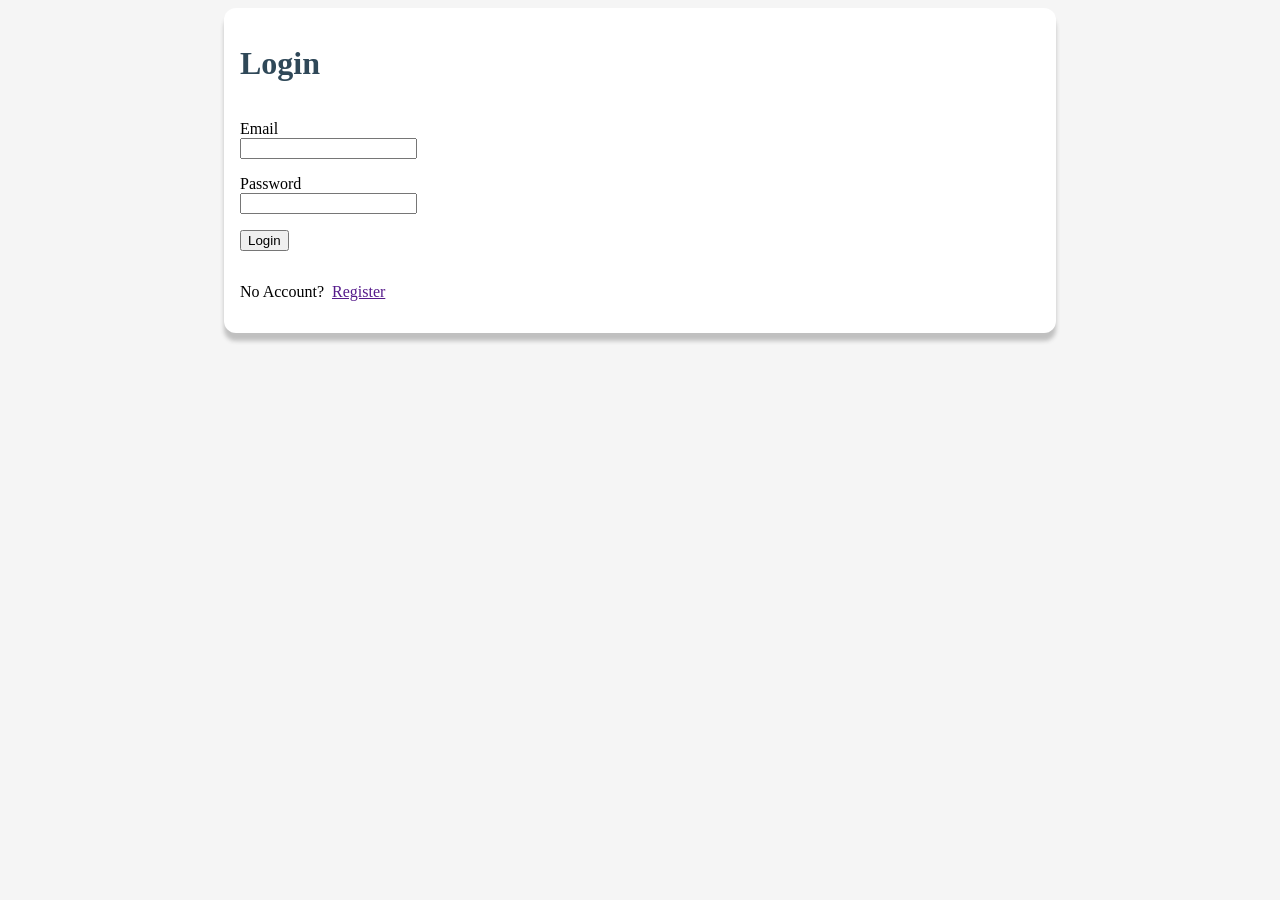
==== commit bb6b93f7: "# revert changes" ====
--- a/pages/login.html
+++ b/pages/login.html
@@ -6,6 +6,12 @@
     <meta name="viewport" content="width=device-width, initial-scale=1.0">
     <title>index</title>
     <link href="../css/main.css" rel="stylesheet" />
+
+    <style>
+
+
+    </style>
+
 
 </head>
 
--- a/css/main.css
+++ b/css/main.css
@@ -1,1264 +1,263 @@
 :root {
-    color-scheme: light;
-    --page: #eef1f7;
-    --surface: #f1f4f9;
-    --surface-strong: #f7f9fc;
-    --text: #161b2b;
-    --muted: #727b90;
-    --line: rgba(124, 137, 163, .16);
-    --primary: #6973ff;
-    --primary-soft: #e7e9ff;
-    --success: #19b979;
-    --danger: #fb6573;
-    --shadow-dark: rgba(155, 166, 188, .38);
-    --shadow-light: rgba(255, 255, 255, .95);
-    --raised:
-        10px 10px 24px var(--shadow-dark),
-        -10px -10px 24px var(--shadow-light);
-    --raised-small:
-        5px 5px 12px var(--shadow-dark),
-        -5px -5px 12px var(--shadow-light);
-    --inset:
-        inset 3px 3px 7px rgba(163, 174, 194, .22),
-        inset -3px -3px 7px rgba(255, 255, 255, .9);
-
-    --btn-gradient-1: #7d86ff;
-    --btn-gradient-2: #5864ee;
-}
-
-:root[data-theme="dark"] {
-    color-scheme: dark;
-    --page: #121a26;
-    --surface: #172231;
-    --surface-strong: #1b2737;
-    --text: #f5f7fb;
-    --muted: #aab4c5;
-    --line: rgba(210, 221, 239, .10);
-    --primary: #7b82ff;
-    --primary-soft: #28305e;
-    --shadow-dark: rgba(5, 10, 17, .72);
-    --shadow-light: rgba(49, 64, 82, .48);
-    --raised:
-        10px 10px 24px var(--shadow-dark),
-        -8px -8px 20px var(--shadow-light);
-    --raised-small:
-        5px 5px 12px var(--shadow-dark),
-        -4px -4px 10px var(--shadow-light);
-    --inset:
-        inset 3px 3px 7px rgba(4, 9, 15, .55),
-        inset -3px -3px 7px rgba(51, 67, 87, .30);
-
-    --btn-gradient-1: #7d86ff;
-    --btn-gradient-2: #5864ee;
-}
-
-* {
-    box-sizing: border-box;
-    margin: 0;
-    padding: 0;
-}
-
-html {
-    min-width: 320px;
-    background: var(--page);
+
+    --bg-color: #f5f5f5;
+    --primary-color: #2F4858;
+    --secondary-color: #33658a;
+    --accent-color: #86BBD8;
+    --accent2-color: #F6AE2D;
+    --accent3-color: #F26419;
+
+    --card-bg: #FFF;
+
+
+    --border-radius: 12px;
+    --box-shadow: 0 8px 4px 0 silver;
+
+    --space-small: 8px;
+    --space-medium: 16px;
+    --space-big: 32px;
+
 }
 
 body {
-    min-height: 100vh;
-    font-family: Inter, system-ui, sans-serif;
-    color: var(--text);
-    background: var(--page);
-    transition: background .25s, color .25s;
-}
-
-button,
-input {
-    font: inherit;
-}
-
-button,
-a {
-    -webkit-tap-highlight-color: transparent;
-}
-
-a {
-    color: inherit;
+    background-color: var(--bg-color);
+}
+
+.w-100{
+    width: 100%;
+}
+
+.primary {
+    color: var(--primary-color)
+}
+
+.bg-accent2{
+    background-color: var(--accent2-color);
+}
+
+.accent {
+    color: var(--accent-color)
+}
+.accent2 {
+    color: var(--accent2-color)
+}
+
+.accent3 {
+    color: var(--accent3-color);
+}
+
+.text-desc{
+    color: #777;
+    font-size: small;
+}
+
+.icon-24{
+    width: 24px;
+    height: 24px;
+}
+
+.flex {
+    display: flex;
+}
+
+.row {
+    flex-direction: row;
+}
+
+.column {
+    flex-direction: column;
+}
+
+.justify-center {
+    justify-content: center;
+}
+
+.justify-between{
+    justify-content: space-around;
+}
+
+.justify-end{
+    justify-content: end;
+}
+
+.align-center {
+    align-items: center;
+}
+
+.gap-8 {
+    gap: 8px;
+}
+
+.gap-16 {
+    gap: 16px;
+}
+
+.card {
+    padding: var(--space-medium);
+    border-radius: var(--border-radius);
+    background-color: var(--card-bg);
+    box-shadow: var(--box-shadow);
+}
+
+
+
+.main-container {
+    display: flex;
+    flex-flow: column;
+    justify-content: center;
+    align-items: center;
+}
+
+.head-container {
+    display: flex;
+    flex-flow: column;
+    justify-content: center;
+    align-items: center;
+}
+
+
+.content-container {
+    width: 800px;
+    display: flex;
+    flex-flow: column;
+    justify-content: center;
+    align-items: start;
+}
+
+
+
+.input-group {
+    display: flex;
+    flex-flow: column;
+    justify-content: center;
+    align-items: start;
+}
+
+.link-group {
+    display: flex;
+    flex-flow: row;
+    justify-content: center;
+    align-items: center;
+    gap: 8px;
+}
+
+
+
+/* INDEX PAGE */
+.main-tasks-container {
+    width: 100%;
+    display: flex;
+    flex-flow: row;
+    overflow-y: auto;
+    gap: 8px;
+    padding: 50px 4px;
+}
+
+.tasks-container {
+    width: 100%;
+    min-width: 300px;
+    min-height: 200px;
+    display: flex;
+    flex-flow: column;
+    gap: 8px;
+}
+
+.tasks-container:nth-child(1){
+    background-color: #2F485822;
+    border: 1px solid var(--primary-color);
+}
+
+.tasks-container:nth-child(2){
+    background-color: #33658a11;
+    border: 1px solid var(--secondary-color);
+}
+
+.tasks-container:nth-child(3){
+    border: 1px solid var(--accent-color);
+}
+
+.tasks-container:nth-child(4){
+    border: 1px solid var(--accent2-color);
+}
+
+.tasks-container:nth-child(5){
+    border: 1px solid var(--accent3-color);
+}
+
+.btn{
+    padding: 4px 8px;
+    border-radius: var(--border-radius);
+}
+
+.btn:hover{
+    scale: 1.09;
+    box-shadow: 0 2px 4px 0 silver;
+}
+
+.btn-transparent{
+    outline: none;
+    border: none;
+    background: none;
+}
+
+
+/* NAV BAR */
+/* Add a black background color to the top navigation */
+
+.topnav {
+    overflow: hidden;
+    background-color: #333;
+}
+
+.topnav a {
+    float: left;
+    display: block;
+    color: #f2f2f2;
+    text-align: center;
+    padding: 14px 16px;
     text-decoration: none;
-}
-
-/* ==================================================
-   SIMPLE CENTERED LOGIN PAGE
-================================================== */
-
-.simple-form-page {
-    min-height: 100vh;
-    margin: 0;
-    color: var(--text);
-    background: var(--page);
-}
-
-/* Centers the login card horizontally and vertically */
-
-.simple-form-container {
-    min-height: 100vh;
-    display: grid;
-    place-items: center;
-    padding: 80px 20px;
-}
-
-/* Login card */
-
-.simple-form-card {
-    width: min(100%, 420px);
-    padding: 42px;
-    border: 1px solid var(--line);
-    border-radius: 26px;
-    background: var(--surface);
-    box-shadow: var(--raised);
-}
-
-/* BUTTONS */
-
-.btn {
-    min-height: 52px;
-    border: 0;
-    border-radius: 14px;
-    color: #ffffff;
-    background: linear-gradient(145deg, var(--btn-gradient-1), var(--btn-gradient-2));
-    box-shadow: 7px 9px 18px rgba(78, 89, 226, 0.3), -5px -5px 12px var(--shadow-light);
-    cursor: pointer;
-    font-size: 11px;
-    font-weight: 600;
-    transition: transform 0.18s ease, box-shadow 0.18s ease;
-}
-
-.btn:hover {
-    transform: translateY(-2px);
-}
-
-.icon-button,
-.avatar-button,
-.select-button {
-    border: 1px solid var(--line);
-    color: var(--text);
-    background: var(--surface);
-    box-shadow: var(--raised-small);
-    cursor: pointer;
-}
-
-.select-button {
-    padding: 9px 13px;
-    border-radius: 12px;
-    color: var(--muted);
-    font-size: 10px;
-}
-
-.icon-button {
-    position: relative;
-    flex: 0 0 44px;
-    width: 44px;
-    height: 44px;
-    border-radius: 15px;
-    font-size: 18px;
-    transition: transform .15s;
-}
-
-.icon-button:active,
-.select-button:active {
-    transform: scale(.96);
-    box-shadow: var(--inset);
-}
-
-.avatar-button {
-    width: 48px;
-    height: 48px;
-    padding: 5px;
-    border-radius: 16px;
-}
-
-.avatar-button img {
-    width: 100%;
-    height: 100%;
-    object-fit: cover;
-    border-radius: 12px;
-}
-
-/* Theme button */
-
-.form-theme-button {
-    position: fixed;
-    top: 28px;
-    right: 28px;
-    z-index: 10;
-}
-
-.task-mobile-menu {
+    font-size: 17px;
+}
+
+.topnav a:hover {
+    background-color: #ddd;
+    color: black;
+}
+
+.topnav a.active {
+    background-color: #04AA6D;
+    color: white;
+}
+
+.topnav .icon {
     display: none;
 }
 
-/* Brand */
-.logo {
-    display: flex;
-    align-items: center;
-    justify-content: center;
-    gap: 12px;
-    width: max-content;
-    margin: 0 auto 34px;
-    color: var(--text);
-    font-size: 20px;
-}
-
-.brand-mark {
-    position: relative;
-    width: 27px;
-    height: 27px;
-    transform: rotate(-28deg);
-}
-
-.brand-mark i {
-    display: block;
-    position: absolute;
-    width: 13px;
-    height: 24px;
-    border-radius: 50%;
-    background: linear-gradient(145deg, #91a0ff, #4c56ef);
-    box-shadow: 0 5px 12px rgba(86, 98, 244, 0.35);
-}
-
-.brand-mark i:last-child {
-    right: 0;
-    bottom: 0;
-    transform: rotate(52deg);
-    opacity: .75;
-}
-
-/* Header */
-.simple-form-header {
-    margin-bottom: 32px;
-    text-align: center;
-}
-
-.simple-form-header h1 {
-    margin: 0 0 10px;
-    font-size: 28px;
-    letter-spacing: -0.04em;
-}
-
-.simple-form-header p {
-    margin: 0;
-    color: var(--muted);
-    font-size: 11px;
-    line-height: 1.6;
-}
-
-/* form form */
-.simple-login-form,
-.simple-register-form {
-    display: grid;
-    gap: 21px;
-}
-
-.simple-field>label {
-    display: block;
-    margin: 0 0 9px 3px;
-    color: var(--muted);
-    font-size: 10px;
-    font-weight: 500;
-}
-
-.simple-form-input {
-    display: flex;
-    align-items: center;
-    gap: 11px;
-    min-height: 52px;
-    padding: 0 15px;
-    border: 1px solid transparent;
-    border-radius: 14px;
-    color: var(--muted);
-    background: var(--surface);
-    box-shadow: var(--inset);
-    transition: border-color 0.2s ease, box-shadow 0.2s ease;
-}
-
-.simple-form-input:focus-within {
-    border-color: rgba(105, 115, 255, 0.4);
-    box-shadow: var(--inset), 0 0 0 4px rgba(105, 115, 255, 0.08);
-}
-
-.field-icon {
-    flex: 0 0 18px;
-    width: 18px;
-    color: var(--primary);
-    text-align: center;
-    font-size: 14px;
-}
-
-.simple-form-input input {
-    min-width: 0;
-    width: 100%;
-    border: 0;
-    outline: 0;
-    color: var(--text);
-    background: transparent;
-    font-size: 11px;
-}
-
-.show-password-button {
-    flex: 0 0 30px;
-    width: 30px;
-    height: 30px;
-    border: 0;
-    border-radius: 9px;
-    color: var(--muted);
-    background: transparent;
-    cursor: pointer;
-}
-
-.show-password-button:hover {
-    color: var(--primary);
-    background: var(--primary-soft);
-}
-
-.simple-form-options {
-    display: flex;
-    align-items: center;
-    justify-content: space-between;
-    margin-top: -4px;
-}
-
-.remember-option {
-    display: flex;
-    align-items: center;
-    gap: 8px;
-    color: var(--muted);
-    cursor: pointer;
-    font-size: 9px;
-}
-
-.remember-option input {
-    accent-color: var(--primary);
-}
-
-.simple-form-options a {
-    color: var(--primary);
-    font-size: 9px;
-    font-weight: 600;
-}
-
-.simple-create-account {
-    margin: 28px 0 0;
-    color: var(--muted);
-    text-align: center;
-    font-size: 9px;
-}
-
-.simple-create-account a {
-    color: var(--primary);
-    font-weight: 600;
-}
-
-/* Focus Button States */
-.icon-button:focus-within,
-.avatar-button:focus-within,
-.show-password-button:focus-within,
-.remember-option input:focus-within,
-.simple-create-account a:focus-within,
-a:focus-within {
-    outline: 0;
-    border: 1px solid rgba(105, 115, 255, 0.4);
-    box-shadow: 0 0 0 2px rgba(105, 115, 255, 0.4);
-}
-
-.btn:focus-within {
-    outline: 1px solid rgba(105, 115, 255, 0.4);
-    outline-offset: 3px;
-}
-
-/* Custom checkbox styling */
-
-input[type="checkbox"] {
-    appearance: none;
-    -webkit-appearance: none;
-    /* Compatibility for older browsers */
-    width: 12px;
-    height: 12px;
-    border: 1px solid var(--line);
-    border-radius: 3px;
-    background: #fff;
-    cursor: pointer;
-    position: relative;
-    display: inline-block;
-}
-
-/* Checked state: Changes border and background */
-input[type="checkbox"]:checked {
-    background: var(--primary);
-    border-color: var(--primary);
-}
-
-/* Checkmark using pseudo-element */
-input[type="checkbox"]:checked::before {
-    content: "✔";
-    position: absolute;
-    top: 50%;
-    left: 50%;
-    transform: translate(-50%, -50%);
-    color: #fff;
-    font-size: 8px;
-}
-
-/* ==================================================
-   SIDEBAR STYLES
-================================================== */
-
-.sidebar .logo {
-    padding: 0 14px 25px;
-    margin: 0;
-}
-
-.sidebar,
-.dashboard {
-    background: var(--surface);
-    box-shadow: var(--raised);
-    border: 1px solid var(--line);
-}
-
-.sidebar {
-    position: sticky;
-    top: 28px;
-    height: calc(100vh - 56px);
-    border-radius: 26px;
-    padding: 28px 18px 18px;
-    display: flex;
-    flex-direction: column;
-    z-index: 10;
-    overflow: visible;
-    transition:
-        width .3s ease,
-        padding .3s ease,
-        transform .25s ease;
-}
-
-.sidebar-collapse-button {
-    position: absolute;
-    top: 31px;
-    right: -16px;
-    z-index: 30;
-    width: 32px;
-    height: 32px;
-    display: grid;
-    place-items: center;
-    padding: 0;
-    border: 1px solid var(--line);
-    border-radius: 50%;
-    color: var(--primary);
-    background: var(--surface);
-    box-shadow: var(--raised-small);
-    cursor: pointer;
-}
-
-.sidebar-collapse-button span {
-    margin-top: -2px;
-    font-size: 23px;
-    line-height: 1;
-}
-
-.primary-nav,
-.secondary-nav {
-    display: grid;
-    gap: 7px;
-}
-
-.nav-link {
-    position: relative;
-    display: flex;
-    align-items: center;
-    gap: 14px;
-    min-height: 46px;
-    padding: 0 14px;
-    border-radius: 13px;
-    color: var(--muted);
-    font-size: 13px;
-    transition: .2s ease;
-}
-
-.nav-link:hover {
-    color: var(--primary);
-    transform: translateX(2px);
-}
-
-.nav-link.active {
-    color: var(--primary);
-    background: var(--surface);
-    box-shadow: var(--raised-small);
-}
-
-.nav-link>span {
-    width: 18px;
-    text-align: center;
-    font-size: 16px;
-}
-
-.count {
-    margin-left: auto;
-    min-width: 24px;
-    height: 24px;
-    display: grid;
-    place-items: center;
-    border-radius: 50%;
-    background: var(--primary-soft);
-    color: var(--primary);
-    font-size: 11px;
-}
-
-.upgrade-card {
-    margin-top: auto;
-    display: flex;
-    align-items: center;
-    gap: 12px;
-    padding: 15px;
-    border-radius: 16px;
-    color: var(--primary);
-    box-shadow: var(--raised-small);
-}
-
-.upgrade-icon {
-    width: 34px;
-    height: 34px;
-    display: grid;
-    place-items: center;
-    border-radius: 12px;
-    background: var(--primary-soft);
-}
-
-.upgrade-card strong {
-    font-size: 12px;
-}
-
-.upgrade-card small {
-    display: block;
-    margin-top: 4px;
-    color: var(--muted);
-    font-size: 10px;
-}
-
-/* ==================================================
-   MAIN TASKS LAYOUT
-================================================== */
-.tasks-summary {
-    display: flex;
-    align-items: center;
-    justify-content: space-between;
-    gap: 20px;
-    margin-top: 32px;
-    padding: 17px 19px;
-    border: 1px solid var(--line);
-    border-radius: 18px;
-    background: var(--surface);
-    box-shadow: var(--raised-small);
-}
-
-.tasks-summary>div {
-    display: flex;
-    align-items: center;
-    gap: 13px;
-}
-
-.summary-icon {
-    width: 40px;
-    height: 40px;
-    display: grid;
-    place-items: center;
-    border-radius: 13px;
-    color: var(--primary);
-    background: var(--primary-soft);
-    box-shadow: var(--raised-small);
-}
-
-.tasks-summary p {
-    display: grid;
-    gap: 5px;
-    margin: 0;
-}
-
-.tasks-summary small {
-    color: var(--muted);
-    font-size: 9px;
-}
-
-.tasks-summary strong {
-    font-size: 17px;
-}
-
-/* Buttons */
-button,
-input {
-    font: inherit;
-}
-
-button,
-a {
-    -webkit-tap-highlight-color: transparent;
-}
-
-.board-create-button {
-    min-height: 42px;
-    display: flex;
-    align-items: center;
-    justify-content: center;
-    gap: 9px;
-    padding: 0 17px;
-    border: 0;
-    border-radius: 13px;
-    color: #ffffff;
-    background: linear-gradient(145deg, #7b85ff, #5965ef);
-    box-shadow: 5px 7px 14px rgba(92, 103, 239, 0.3), -4px -4px 10px var(--shadow-light);
-    cursor: pointer;
-    font-size: 10px;
-    font-weight: 600;
-    transition: transform 0.18s ease, box-shadow 0.18s ease;
-}
-
-.column-add-button {
-    width: 35px;
-    height: 35px;
-    border: 0;
-    border-radius: 11px;
-    color: var(--column-accent);
-    background: var(--surface);
-    box-shadow: var(--raised-small);
-    cursor: pointer;
-    font-size: 16px;
-    transition: transform 0.18s ease, box-shadow 0.18s ease;
-}
-
-/* Tasks Container */
-.task-board {
-    display: grid;
-    grid-template-columns: repeat(5, minmax(220px, 1fr));
-    gap: 18px;
-    margin-top: 25px;
-    padding: 6px 5px 20px;
-    overflow-x: auto;
-    scrollbar-width: thin;
-    scrollbar-color: var(--primary) transparent;
-}
-
-/* Tasks Cards */
-.task-column {
-    --column-accent: var(--primary);
-    --column-soft: var(--primary-soft);
-    min-width: 220px;
-    min-height: 520px;
-    padding: 16px;
-    border: 1px solid var(--line);
-    border-top: 4px solid var(--column-accent);
-    border-radius: 20px;
-    background: linear-gradient(180deg, var(--column-soft), transparent 85px), var(--surface);
-    box-shadow: var(--raised-small);
-}
-
-.task-column-header {
-    min-height: 45px;
-    display: flex;
-    align-items: center;
-    justify-content: space-between;
-    gap: 12px;
-    margin-bottom: 17px;
-}
-
-.column-title {
-    display: flex;
-    align-items: center;
-    gap: 9px;
-}
-
-.column-indicator {
-    width: 9px;
-    height: 9px;
-    border-radius: 50%;
-    background: var(--column-accent);
-    box-shadow: 0 0 0 5px var(--column-soft);
-}
-
-.column-title h2 {
-    margin: 0;
-    font-size: 12px;
-    white-space: nowrap;
-}
-
-.task-count {
-    min-width: 23px;
-    height: 23px;
-    display: grid;
-    place-items: center;
-    border-radius: 50%;
-    color: var(--column-accent);
-    background: var(--column-soft);
-    font-size: 8px;
-}
-
-.task-list {
-    display: grid;
-    align-content: start;
-    gap: 13px;
-}
-
-.board-task {
-    width: 100%;
-    min-height: 105px;
-    display: grid;
-    grid-template-columns: 34px minmax(0, 1fr) 14px;
-    align-items: flex-start;
-    gap: 10px;
-    padding: 15px 13px;
-    border: 1px solid var(--line);
-    border-left: 3px solid var(--column-accent);
-    border-radius: 15px;
-    color: var(--text);
-    text-align: left;
-    background: var(--surface);
-    box-shadow: var(--raised-small);
-    cursor: pointer;
-    transition: transform 0.18s ease, box-shadow 0.18s ease, border-color 0.18s ease;
-}
-
-.board-task-icon {
-    width: 32px;
-    height: 32px;
-    display: grid;
-    place-items: center;
-    border-radius: 11px;
-    color: var(--column-accent);
-    background: var(--column-soft);
-    font-size: 13px;
-}
-
-.board-task-content {
-    min-width: 0;
-}
-
-.board-task-content strong,
-.board-task-content small {
-    display: block;
-}
-
-.board-task-content strong {
-    overflow: hidden;
-    font-size: 10px;
-    line-height: 1.5;
-    text-overflow: ellipsis;
-}
-
-.board-task-content strong,
-.board-task-content small {
-    display: block;
-}
-
-.board-task-content small {
-    display: -webkit-box;
-    margin-top: 8px;
-    overflow: hidden;
-    color: var(--muted);
-    font-size: 8px;
-    line-height: 1.55;
-    -webkit-box-orient: vertical;
-    /* -webkit-line-clamp: 3; */
-}
-
-.board-task-arrow {
-    align-self: center;
-    color: var(--muted);
-    font-size: 17px;
-}
-
-/* Tasks Color Codes */
-.column-log {
-    --column-accent: #8b95a7;
-    --column-soft: rgba(139, 149, 167, 0.1);
-}
-
-.column-todo {
-    --column-accent: #6973ff;
-    --column-soft: rgba(105, 115, 255, 0.1);
-}
-
-.column-progress {
-    --column-accent: #f3a63b;
-    --column-soft: rgba(243, 166, 59, 0.11);
-}
-
-.column-review {
-    --column-accent: #b268e5;
-    --column-soft: rgba(178, 104, 229, 0.1);
-}
-
-.column-completed {
-    --column-accent: #19b979;
-    --column-soft: rgba(25, 185, 121, 0.1);
-}
-
-/* ==================================================
-   DASHBOARD LAYOUT
-================================================== */
-
-.task-dashboard-page,
-.tasks-page {
-    min-height: 100vh;
-    color: var(--text);
-    background: var(--page);
-}
-
-.task-dashboard-layout,
-.tasks-layout {
-    min-height: 100vh;
-    display: grid;
-    grid-template-columns: 245px minmax(0, 1fr);
-    gap: 28px;
-    padding: 28px;
-    transition: grid-template-columns .3s ease;
-}
-
-
-
-/* Task Dashboard Main */
-
-.dashboard-main {
-    min-width: 0;
-    min-height: calc(100vh - 56px);
-    padding: 34px;
-    border: 1px solid var(--line);
-    border-radius: 28px;
-    background: var(--surface);
-    box-shadow: var(--raised);
-}
-
-.dashboard-header {
-    display: flex;
-    align-items: flex-start;
-    justify-content: space-between;
-    gap: 30px;
-}
-
-.dashboard-title {
-    display: flex;
-    align-items: flex-start;
-    gap: 16px;
-}
-
-.dashboard-title small {
-    color: var(--muted);
-    font-size: 11px;
-}
-
-.dashboard-title h1 {
-    margin: 7px 0 8px;
-    font-size: clamp(24px, 2.1vw, 32px);
-    letter-spacing: -.04em;
-}
-
-.dashboard-title p {
-    margin: 0;
-    color: var(--muted);
-    font-size: 11px;
-}
-
-.dashboard-actions {
-    display: flex;
-    align-items: center;
-    gap: 13px;
-}
-
-.search-box {
-    width: min(270px, 22vw);
-    height: 46px;
-    display: flex;
-    align-items: center;
-    gap: 9px;
-    padding: 0 15px;
-    border-radius: 16px;
-    box-shadow: var(--inset);
-    color: var(--muted);
-}
-
-.search-box input {
-    width: 100%;
-    border: 0;
-    outline: 0;
-    color: var(--text);
-    background: transparent;
-    font-size: 11px;
-}
-
-.notification i {
-    position: absolute;
-    top: 7px;
-    right: 7px;
-    width: 8px;
-    height: 8px;
-    border: 2px solid var(--surface);
-    border-radius: 50%;
-    background: var(--danger);
-}
-
-/* Tasks Metrics Grid */
-
-.task-metrics-grid {
-    display: grid;
-    grid-template-columns: repeat(5, minmax(0, 1fr));
-    gap: 15px;
-    margin-top: 32px;
-}
-
-.task-metric {
-    --metric-color: var(--primary);
-    --metric-soft: var(--primary-soft);
-    min-width: 0;
-    min-height: 125px;
-    display: flex;
-    align-items: flex-start;
-    justify-content: space-between;
-    gap: 10px;
-    padding: 20px;
-    border: 1px solid var(--line);
-    border-top: 3px solid var(--metric-color);
-    border-radius: 19px;
-    background: linear-gradient(180deg, var(--metric-soft), transparent 70px), var(--surface);
-    box-shadow: var(--raised-small);
-}
-
-.task-metric>div {
-    min-width: 0;
-    display: grid;
-    gap: 11px;
-}
-
-.task-metric small {
-    color: var(--muted);
-    font-size: 9px;
-    white-space: nowrap;
-}
-
-.task-metric strong {
-    font-size: clamp(19px, 1.6vw, 25px);
-}
-
-.task-metric em {
-    overflow: hidden;
-    color: var(--metric-color);
-    font-size: 8px;
-    font-style: normal;
-    text-overflow: ellipsis;
-    white-space: nowrap;
-}
-
-.task-metric>span {
-    flex: 0 0 39px;
-    width: 39px;
-    height: 39px;
-    display: grid;
-    place-items: center;
-    border-radius: 13px;
-    color: var(--metric-color);
-    background: var(--metric-soft);
-    box-shadow: var(--raised-small);
-    font-size: 16px;
-}
-
-.metric-log {
-    --metric-color: #8b95a7;
-    --metric-soft: rgba(139, 149, 167, .11);
-}
-
-.metric-todo {
-    --metric-color: #6973ff;
-    --metric-soft: rgba(105, 115, 255, .11);
-}
-
-.metric-progress {
-    --metric-color: #f3a63b;
-    --metric-soft: rgba(243, 166, 59, .12);
-}
-
-.metric-review {
-    --metric-color: #b268e5;
-    --metric-soft: rgba(178, 104, 229, .11);
-}
-
-.metric-complete {
-    --metric-color: #19b979;
-    --metric-soft: rgba(25, 185, 121, .11);
-}
-
-/* Task Dashboard Content */
-.task-dashboard-content {
-    display: grid;
-    grid-template-columns: minmax(0, 1.45fr) minmax(310px, .65fr);
-    gap: 22px;
-    margin-top: 26px;
-}
-
-.panel {
-    min-width: 0;
-    padding: 24px;
-    border: 1px solid var(--line);
-    border-radius: 22px;
-    background: var(--surface);
-    box-shadow: var(--raised-small);
-}
-
-.panel-header {
-    display: flex;
-    align-items: center;
-    justify-content: space-between;
-    gap: 16px;
-}
-
-.panel-header h2 {
-    margin: 0;
-    font-size: 14px;
-}
-
-.task-chart-heading>div p {
-    margin: 6px 0 0;
-    color: var(--muted);
-    font-size: 8px;
-}
-
-.task-chart-legend {
-    display: flex;
-    flex-wrap: wrap;
-    gap: 10px 17px;
-    margin: 23px 0 0 42px;
-}
-
-.task-chart-legend span {
-    display: flex;
-    align-items: center;
-    gap: 6px;
-    color: var(--muted);
-    font-size: 8px;
-}
-
-.legend-log {
-    color: #8b95a7 !important;
-}
-
-.legend-todo {
-    color: #6973ff !important;
-}
-
-.legend-progress {
-    color: #f3a63b !important;
-}
-
-.legend-review {
-    color: #b268e5 !important;
-}
-
-.legend-complete {
-    color: #19b979 !important;
-}
-
-.task-chart-legend i {
-    width: 17px;
-    height: 3px;
-    border-radius: 3px;
-    background: currentColor;
-}
-
-.multi-chart-wrap {
-    position: relative;
-    height: 340px;
-    margin: 17px 2px 0 40px;
-}
-
-.multi-y-axis {
-    position: absolute;
-    top: 0;
-    right: calc(100% + 11px);
-    bottom: 28px;
-    display: flex;
-    flex-direction: column;
-    justify-content: space-between;
-    color: var(--muted);
-    font-size: 8px;
-}
-
-.multi-task-chart {
-    position: absolute;
-    inset: 0 0 28px;
-    width: 100%;
-    height: calc(100% - 28px);
-    overflow: visible;
-}
-
-.task-chart-grid {
-    fill: none;
-    stroke: var(--line);
-    stroke-width: 1;
-    stroke-dasharray: 5 6;
-}
-
-.series-line {
-    fill: none;
-    stroke-width: 3;
-    stroke-linecap: round;
-    stroke-linejoin: round;
-}
-
-.series-log {
-    stroke: #8b95a7;
-}
-
-.series-todo {
-    stroke: #6973ff;
-}
-
-.series-progress {
-    stroke: #f3a63b;
-}
-
-.series-review {
-    stroke: #b268e5;
-}
-
-.series-complete {
-    stroke: #19b979;
-}
-
-.points-log {
-    fill: #8b95a7;
-}
-
-.points-todo {
-    fill: #6973ff;
-}
-
-.points-progress {
-    fill: #f3a63b;
-}
-
-.points-review {
-    fill: #b268e5;
-}
-
-.points-complete {
-    fill: #19b979;
-}
-
-.series-points circle {
-    stroke: var(--surface);
-    stroke-width: 2;
-}
-
-.multi-x-axis {
-    position: absolute;
-    right: 0;
-    bottom: 0;
-    left: 0;
-    display: flex;
-    justify-content: space-between;
-    color: var(--muted);
-    font-size: 8px;
-}
-
-/* Panel Recent Tasks */
-
-.panel-header a {
-    color: var(--primary);
-    font-size: 11px;
-}
-
-.recent-task-list {
-    display: grid;
-    gap: 8px;
-    margin-top: 22px;
-}
-
-.recent-task {
-    width: 100%;
-    min-height: 66px;
-    display: grid;
-    grid-template-columns: 42px minmax(0, 1fr) auto;
-    align-items: center;
-    gap: 11px;
-    padding: 8px;
-    border: 0;
-    border-radius: 14px;
-    color: var(--text);
-    text-align: left;
-    background: transparent;
-    cursor: pointer;
-    transition: background .2s, box-shadow .2s, transform .2s;
-}
-
-.recent-task-icon {
-    width: 37px;
-    height: 37px;
-    display: grid;
-    place-items: center;
-    border-radius: 12px;
-    box-shadow: var(--raised-small);
-}
-
-.recent-task>span:nth-child(2) {
-    min-width: 0;
-}
-
-.recent-task strong,
-.recent-task small {
-    display: block;
-}
-
-.recent-task strong {
-    overflow: hidden;
-    font-size: 9px;
-    text-overflow: ellipsis;
-    white-space: nowrap;
-}
-
-.recent-task small {
-    margin-top: 6px;
-    color: var(--muted);
-    font-size: 7px;
-}
-
-.recent-task>b {
-    padding: 5px 7px;
-    border-radius: 7px;
-    color: var(--muted);
-    background: var(--surface);
-    font-size: 7px;
-    box-shadow: var(--raised-small);
-}
-
-.todo-icon {
-    color: #6973ff;
-    background: rgba(105, 115, 255, .11);
-}
-
-.progress-icon {
-    color: #f3a63b;
-    background: rgba(243, 166, 59, .12);
-}
-
-.review-icon {
-    color: #b268e5;
-    background: rgba(178, 104, 229, .11);
-}
-
-.complete-icon {
-    color: #19b979;
-    background: rgba(25, 185, 121, .11);
-}
-
-/* =================================================
-   MEDIA QUERIES    
-================================================== */
-
-@media (max-width: 800px) {
-    .task-mobile-menu {
+@media screen and (max-width: 600px) {
+    .topnav a:not(:first-child) {
+        display: none;
+    }
+
+    .topnav a.icon {
+        float: right;
         display: block;
     }
+}
+
+@media screen and (max-width: 600px) {
+    .topnav.responsive {
+        position: relative;
+    }
+
+    .topnav.responsive .icon {
+        position: absolute;
+        right: 0;
+        top: 0;
+    }
+
+    .topnav.responsive a {
+        float: none;
+        display: block;
+        text-align: left;
+    }
 }
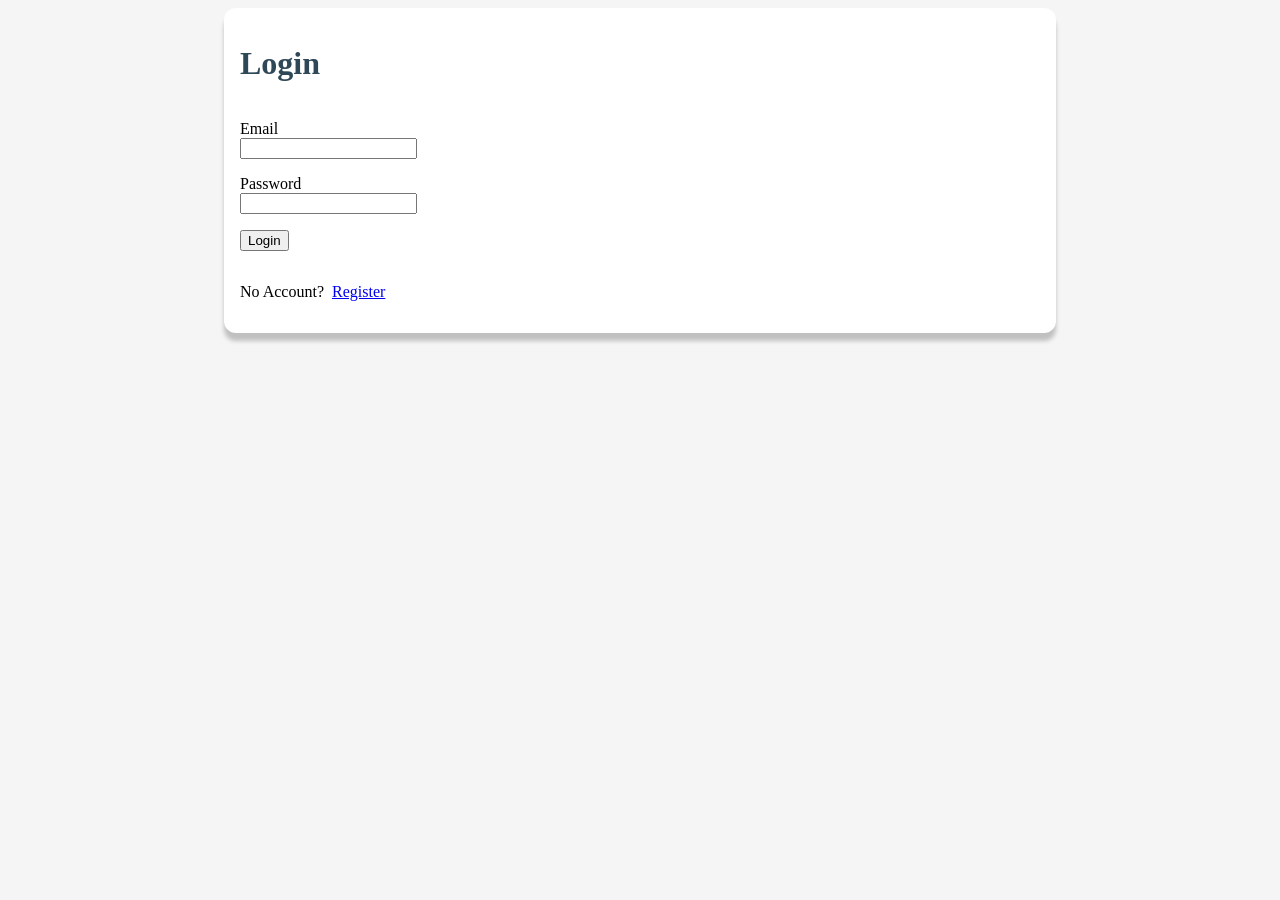
==== commit dde0bfab: "# login + index api requests" ====
--- a/pages/login.html
+++ b/pages/login.html
@@ -28,12 +28,13 @@
 
             <div class="input-group">
                 <label for="inputEmail">Email</label>
-                <input id="inputEmail" type="email">
+                <input id="inputEmail" type="email"/>
             </div>
+
 
             <div class="input-group">
                 <label for="inputPassword">Password</label>
-                <input id="inputPassword" type="password">
+                <input id="inputPassword" type="password"/>
             </div>
 
             <div class="input-group">
@@ -42,7 +43,7 @@
 
             <div class="link-group">
                 <p>No Account?</p>
-                <a href="">Register</a>
+                <a href="./register.html">Register</a>
             </div>
 
         </div>
@@ -51,7 +52,7 @@
     </div>
 
 
-    <script src="../js/login.js" type="module"></script>
+    <script src="../js/scripts/login.js" type="module"></script>
     
 </body>
 
--- a/css/main.css
+++ b/css/main.css
@@ -200,6 +200,21 @@
     background: none;
 }
 
+
+
+        .modal-form {
+            display: flex;
+            flex-flow: column;
+            padding-bottom: 12px;
+            gap: 16px;
+        }
+
+        textarea {
+            min-width: 300px;
+            min-height: 100px;
+            max-width: 300px;
+            max-height: 300px;
+        }
 
 /* NAV BAR */
 /* Add a black background color to the top navigation */
